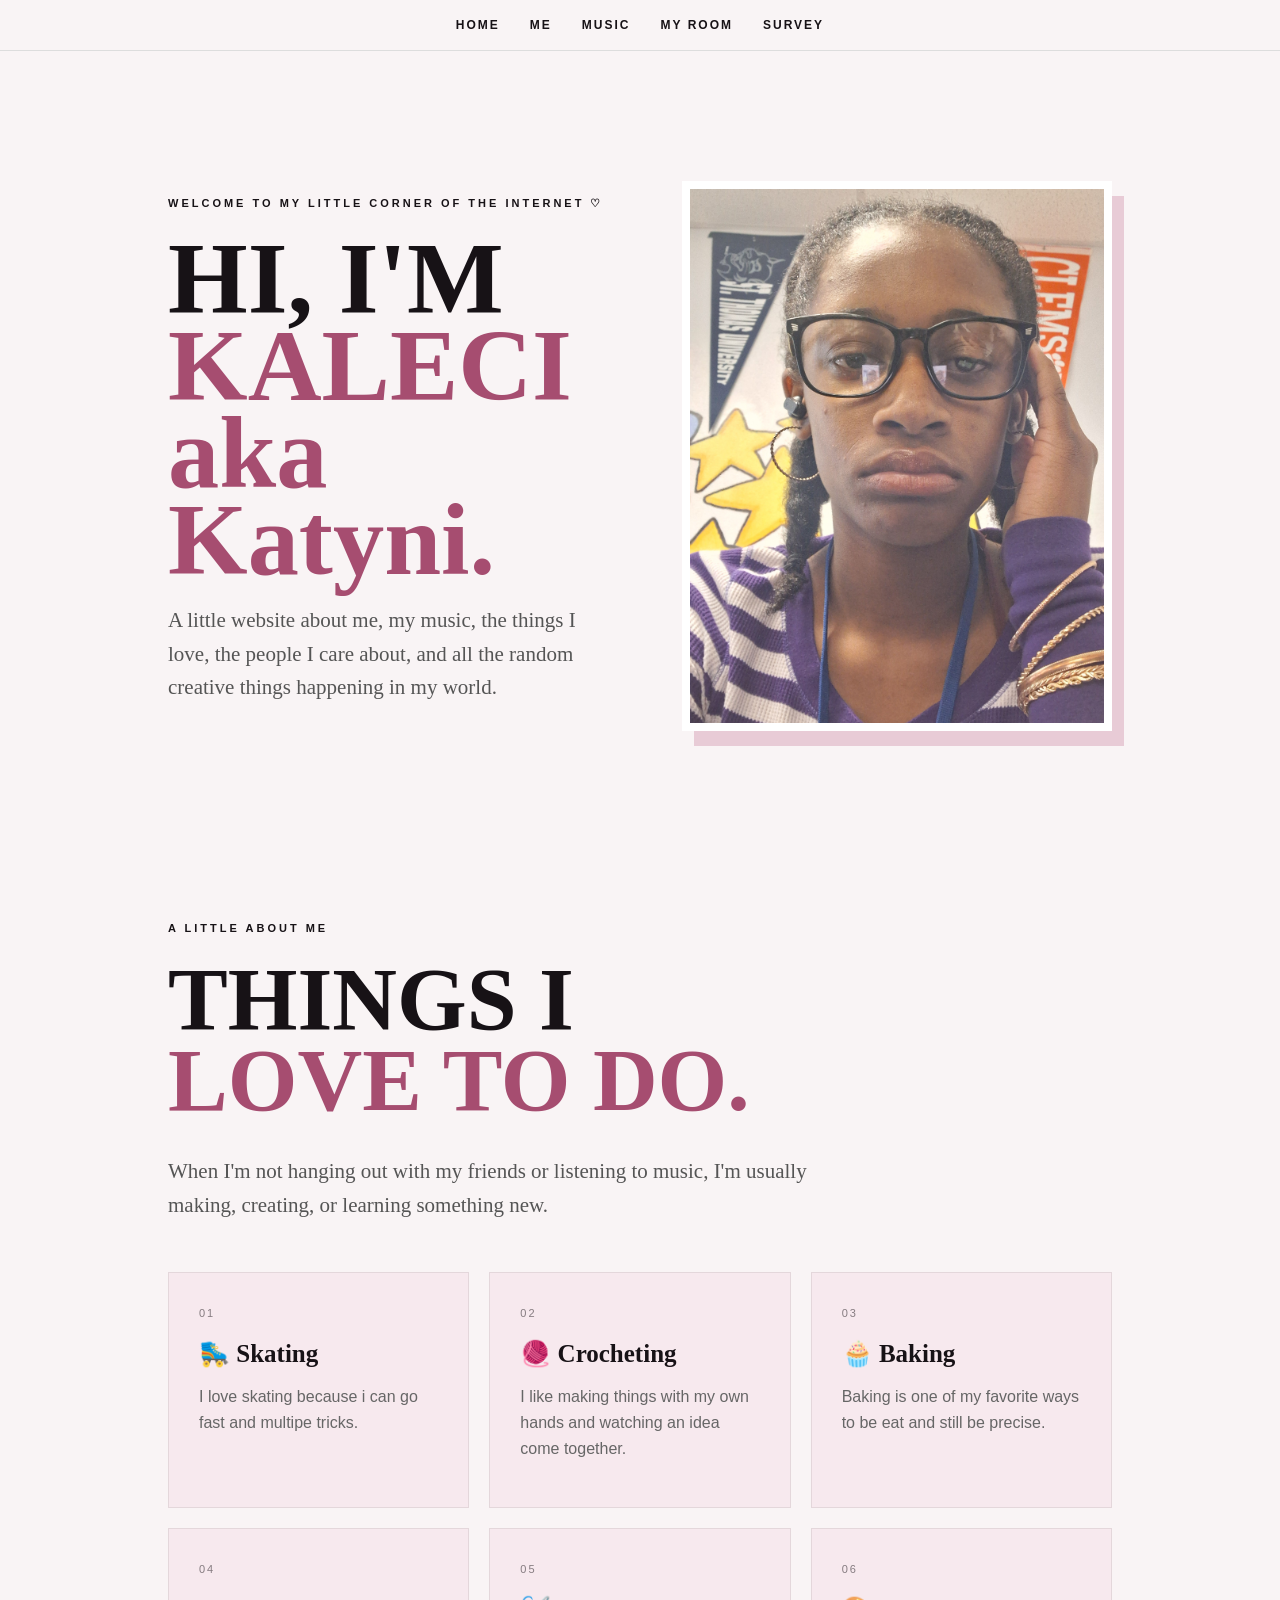
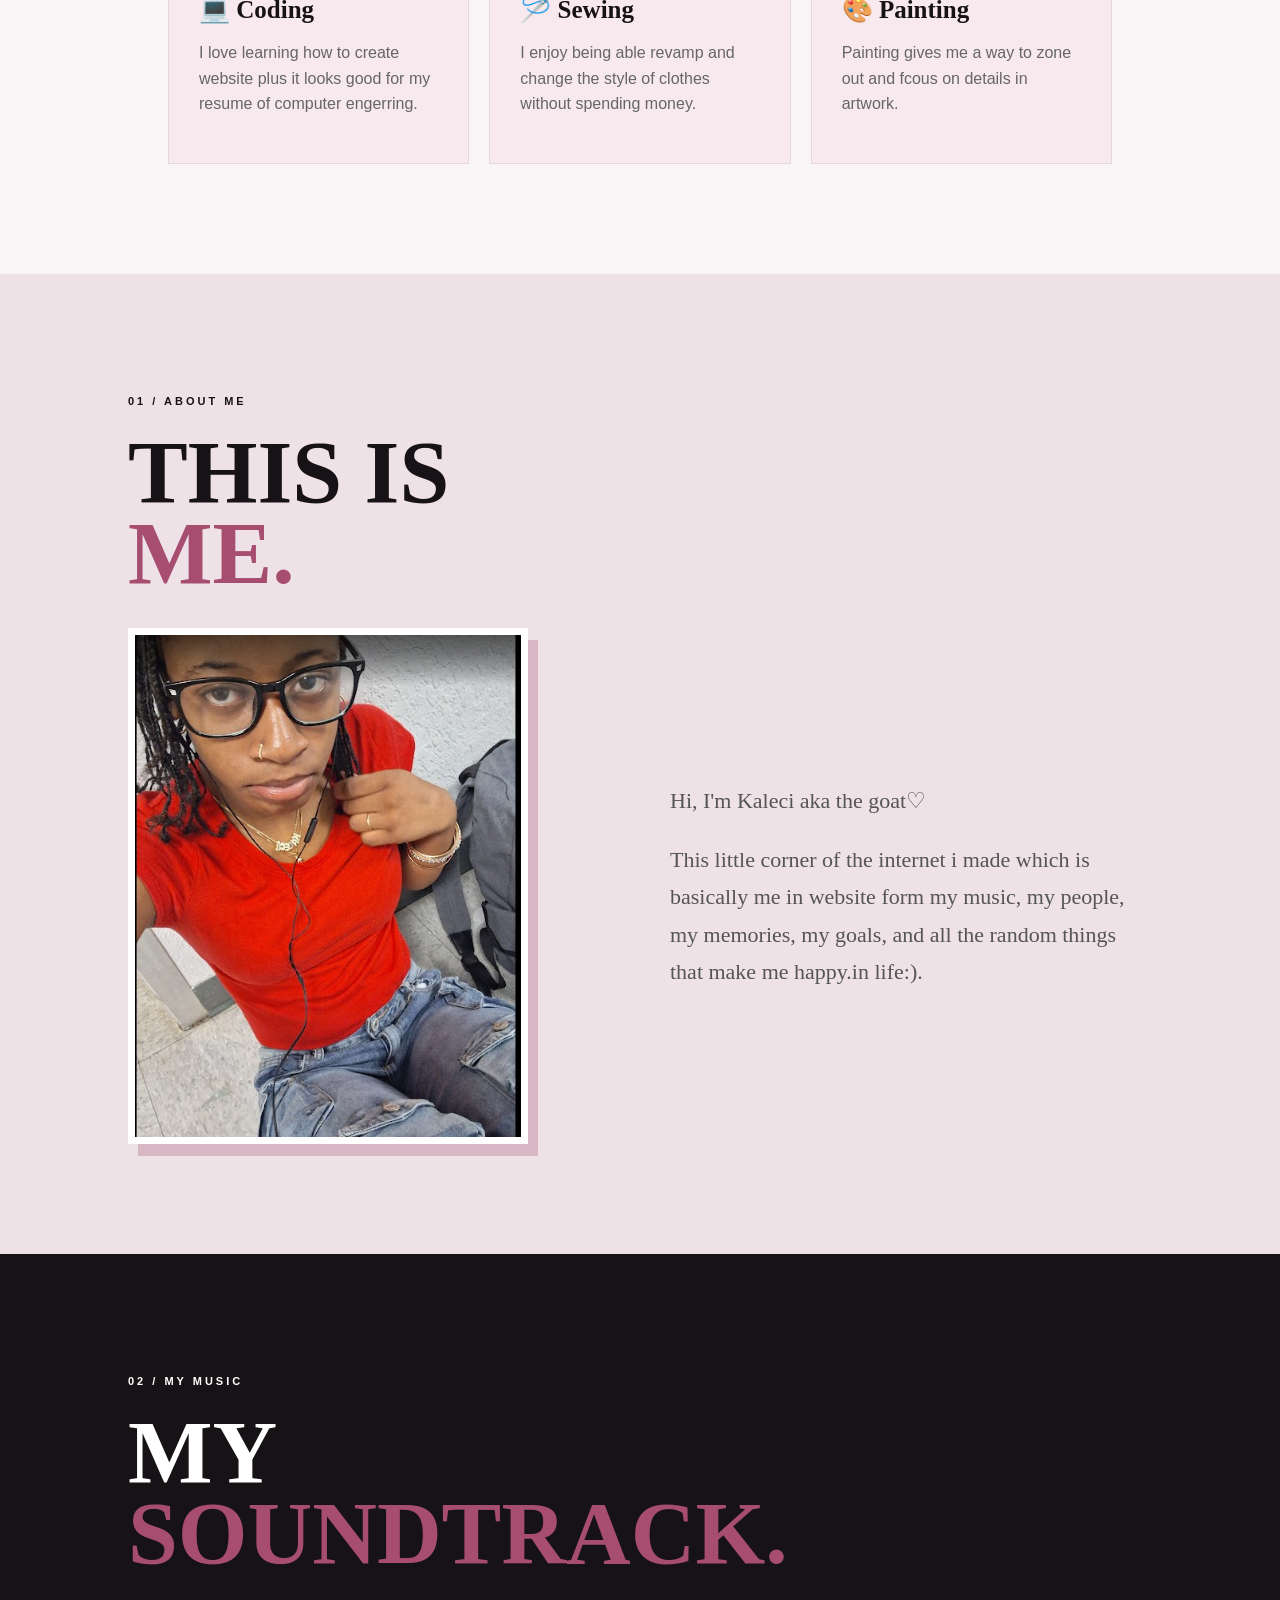
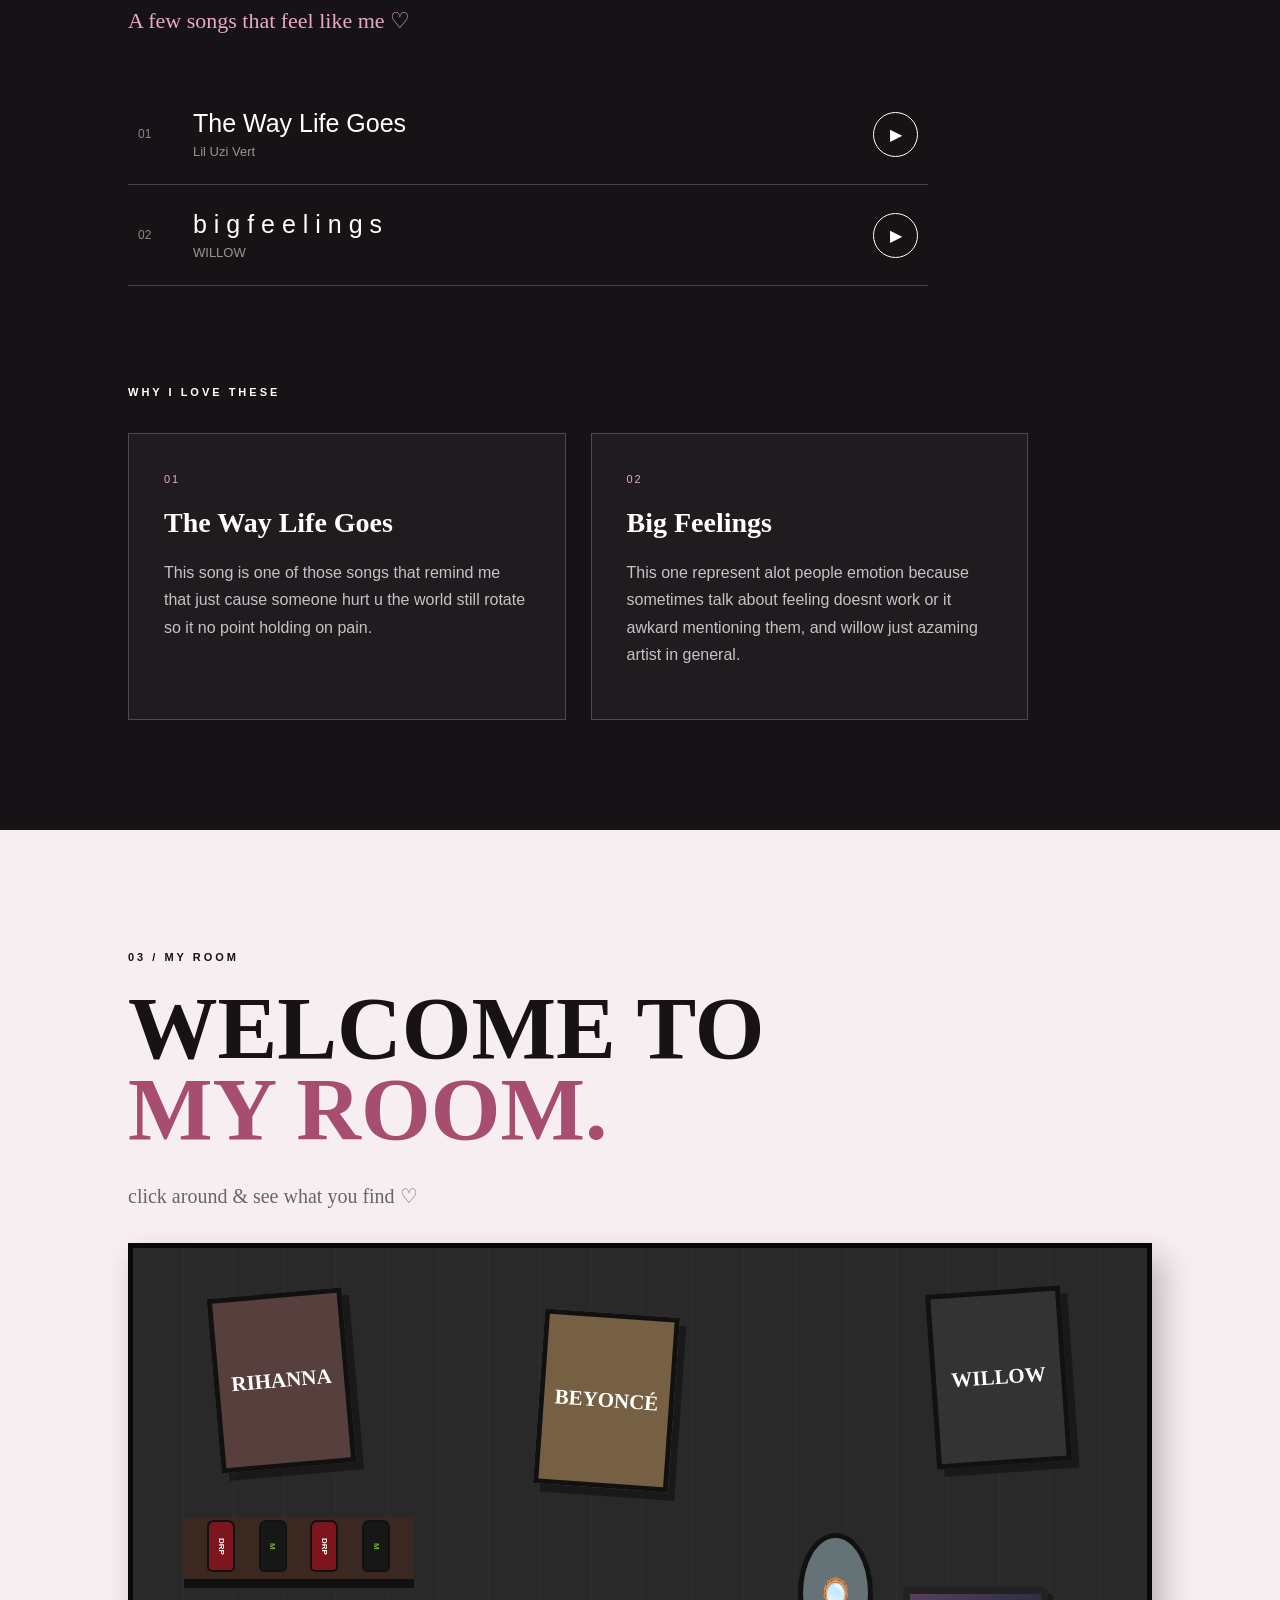
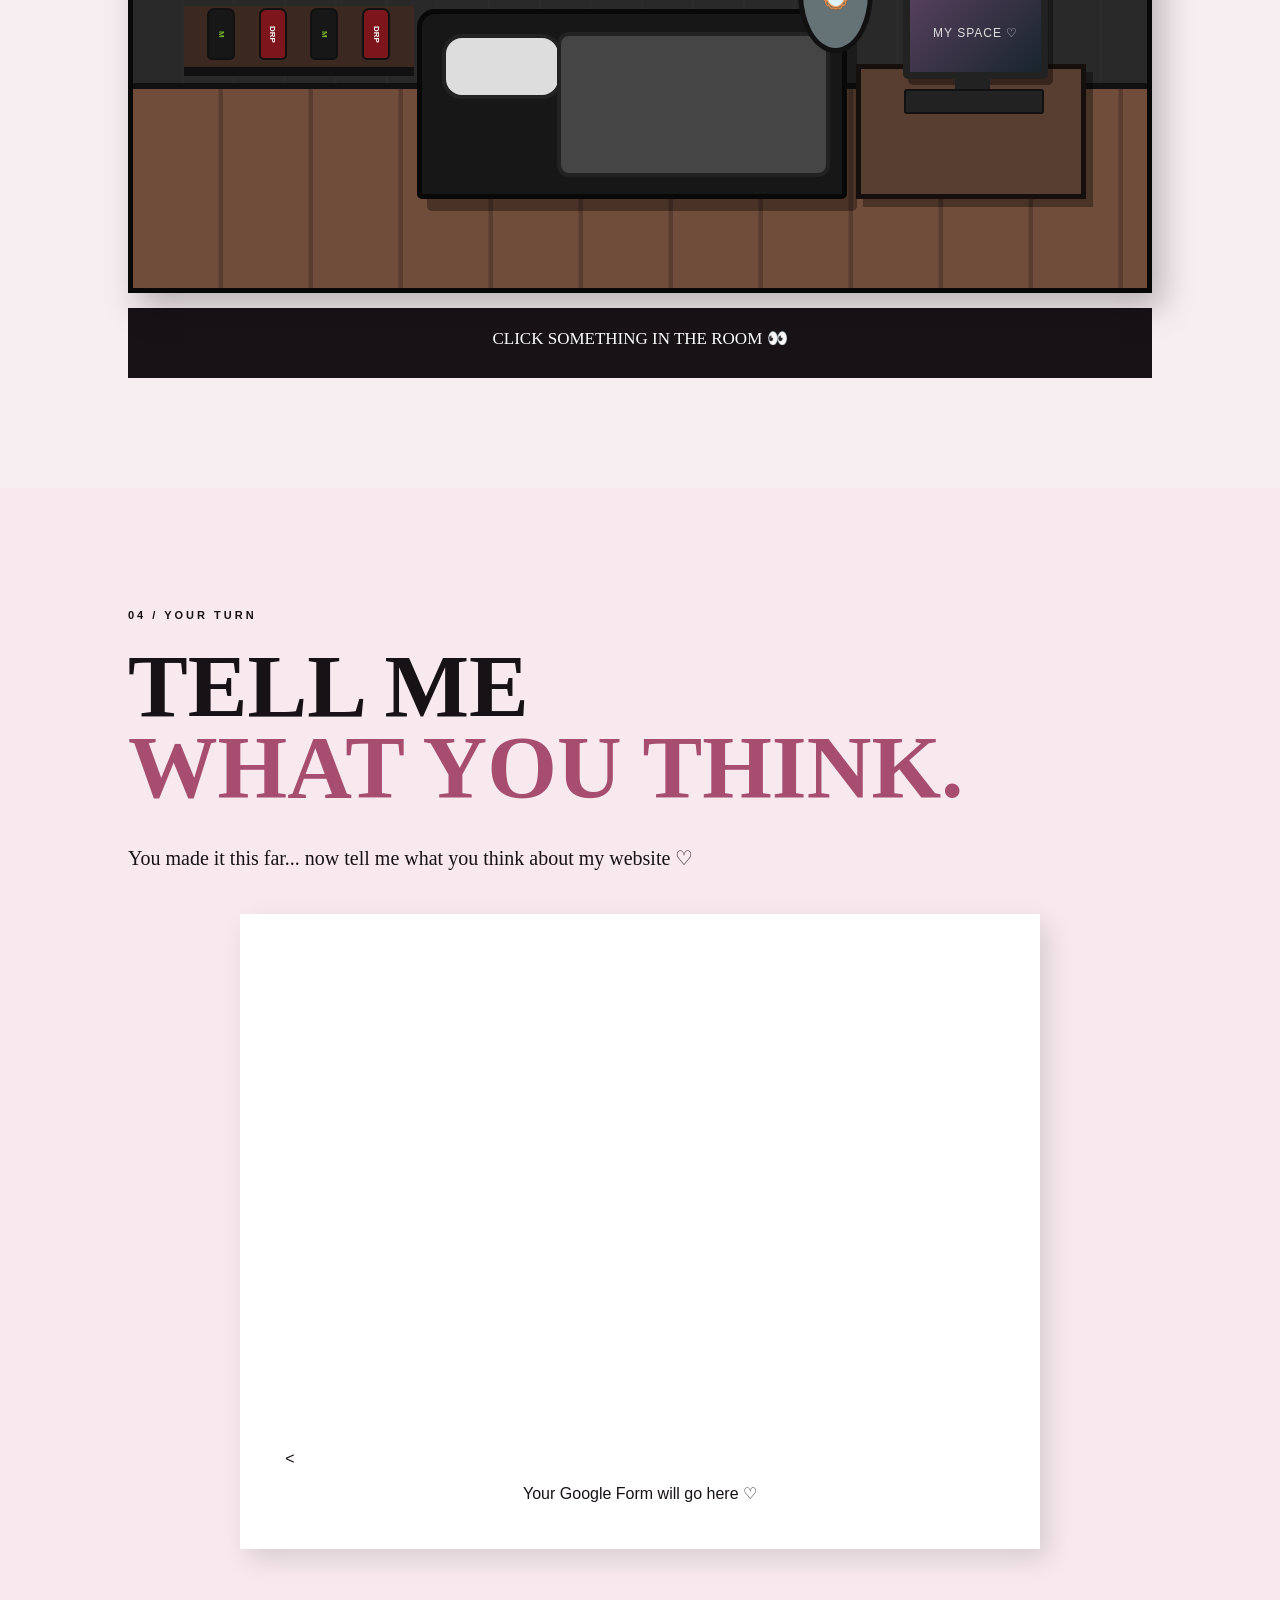
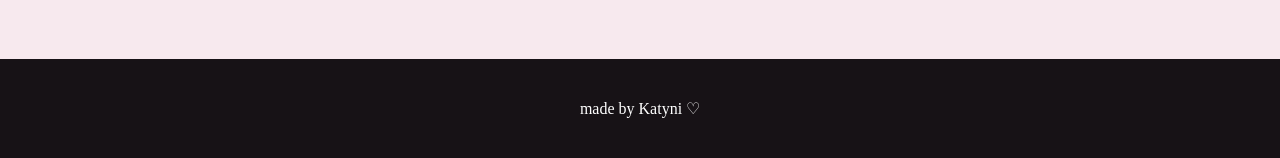
==== index.html @ 02fe312b "Add files via upload" ====
<!DOCTYPE html>
<html lang="en">

<head>
    <meta charset="UTF-8">
    <meta name="viewport" content="width=device-width, initial-scale=1.0">

    <title>Kaleci ♡</title>

    <link rel="stylesheet" href="style.css">
</head>

<body>

    <!-- =========================
         NAVIGATION
    ========================= -->

    <nav>
        <a href="#home">HOME</a>
        <a href="#me">ME</a>
        <a href="#music">MUSIC</a>
        <a href="#room">MY ROOM</a>
        <a href="#survey">SURVEY</a>
    </nav>


    <!-- =========================
         HOME
    ========================= -->

    <section id="home" class="section home">

        <div class="home-text">

            <p class="eyebrow">
                WELCOME TO MY LITTLE CORNER OF THE INTERNET ♡
            </p>

            <h1>
                HI, I'M<br>
                <span>KALECI aka Katyni.</span>
            </h1>

            <p>
                A little website about me, my music,
                the things I love, the people I care about,
                and all the random creative things
                happening in my world.
            </p>

        </div>

        <div class="home-image">
            <img
                src="images/me1.jpg"
                alt="Photo of Kaleci">
        </div>

    </section>


    <!-- =========================
         HOBBIES
    ========================= -->

    <section class="section hobbies-section">

        <p class="eyebrow">
            A LITTLE ABOUT ME
        </p>

        <h2>
            THINGS I<br>
            <span>LOVE TO DO.</span>
        </h2>

        <p class="hobby-intro">
            When I'm not hanging out with my friends
            or listening to music, I'm usually making,
            creating, or learning something new.
        </p>

        <div class="hobby-grid">

            <div class="hobby-card">
                <span>01</span>
                <h3>🛼 Skating</h3>
                <p>
                    I love skating because i can go fast and multipe tricks.
                </p>
            </div>

            <div class="hobby-card">
                <span>02</span>
                <h3>🧶 Crocheting</h3>
                <p>
                    I like making things with my own
                    hands and watching an idea come together.
                </p>
            </div>

            <div class="hobby-card">
                <span>03</span>
                <h3>🧁 Baking</h3>
                <p>
                    Baking is one of my favorite ways
                    to be eat and still be precise.
                </p>
            </div>

            <div class="hobby-card">
                <span>04</span>
                <h3>💻 Coding</h3>
                <p>
                    I love learning how to create website plus it looks good for my resume of computer engerring.
                </p>
            </div>

            <div class="hobby-card">
                <span>05</span>
                <h3>🪡 Sewing</h3>
                <p>
                    I enjoy being able revamp and change the style of clothes without spending money.
                </p>
            </div>

            <div class="hobby-card">
                <span>06</span>
                <h3>🎨 Painting</h3>
                <p>
                    Painting gives me a way to zone out and fcous on details in artwork.
                </p>
            </div>

        </div>

    </section>


    <!-- =========================
         ME
    ========================= -->

    <section id="me" class="section me-section">

        <div class="me-inner">

            <p class="eyebrow">
                01 / ABOUT ME
            </p>

            <h2>
                THIS IS<br>
                <span>ME.</span>
            </h2>

            <div class="me-grid">

                <img
                    src="images/me2.jpg"
                    alt="Photo of Kaleci"
                    class="me-photo">

                <div class="me-text">

                    <p>
                        Hi, I'm Kaleci aka the goat♡
                    </p>

                    <p>
                        This little corner of the internet i made which
                        is basically me in website form 
                        my music, my people, my memories,
                        my goals, and all the random things
                        that make me happy.in life:).
                    </p>

                </div>

            </div>

        </div>

    </section>


    <!-- =========================
         MUSIC
    ========================= -->

    <section id="music" class="section music-section">

        <div class="music-inner">

            <p class="eyebrow">
                02 / MY MUSIC
            </p>

            <h2>
                MY<br>
                <span>SOUNDTRACK.</span>
            </h2>

            <p class="music-intro">
                A few songs that feel like me ♡
            </p>


            <div class="song-list">

                <div class="song-card">

                    <div class="song-number">
                        01
                    </div>

                    <div class="song-info">

                        <p class="song-title">
                            The Way Life Goes
                        </p>

                        <p class="artist">
                            Lil Uzi Vert
                        </p>

                    </div>

                    <a
                        href="https://open.spotify.com/track/5nmpCXojzwDA4KlWm1MrpE"
                        target="_blank"
                        class="play-button">

                        ▶

                    </a>

                </div>


                <div class="song-card">

                    <div class="song-number">
                        02
                    </div>

                    <div class="song-info">

                        <p class="song-title">
                            b i g f e e l i n g s
                        </p>

                        <p class="artist">
                            WILLOW
                        </p>

                    </div>

                    <a
                        href="https://open.spotify.com/track/1sjWpZDKURy4UrAvrHf7ej"
                        target="_blank"
                        class="play-button">

                        ▶

                    </a>

                </div>

            </div>


            <div class="why-music">

                <p class="eyebrow">
                    WHY I LOVE THESE
                </p>

                <div class="music-reasons">

                    <div class="reason-card">

                        <span>01</span>

                        <h3>
                            The Way Life Goes
                        </h3>

                        <p>
                            This song is one of those songs that remind me that
                            just cause someone hurt u the world still rotate so it 
                            no point holding on pain.
                        </p>

                    </div>


                    <div class="reason-card">

                        <span>02</span>

                        <h3>
                            Big Feelings
                        </h3>

                        <p>
                            This one represent alot people emotion because sometimes
                            talk about feeling doesnt work or it awkard mentioning them, and 
                            willow just azaming artist in general.

                    </div>

                </div>

            </div>

        </div>

    </section>


    <!-- =====================================================
         MY ROOM / 2000s GAME
    ===================================================== -->

    <section id="room" class="section my-room">

        <div class="room-inner">

            <p class="eyebrow">
                03 / MY ROOM
            </p>

            <h2>
                WELCOME TO<br>
                <span>MY ROOM.</span>
            </h2>

            <p class="room-intro">
                click around & see what you find ♡
            </p>


            <div class="room-game">

                <div class="bedroom">

                    <!-- WALL -->
                    <div class="bedroom-wall"></div>

                    <!-- FLOOR -->
                    <div class="bedroom-floor"></div>


                    <!-- =========================
                         POSTERS
                    ========================= -->

                    <button
                        class="room-poster poster-rihanna"
                        onclick="roomMessage('RIHANNA ♡ One of the artists on my wall.')">

                        RIHANNA

                    </button>


                    <button
                        class="room-poster poster-beyonce"
                        onclick="roomMessage('BEYONCÉ ♡ Another icon on my wall.')">

                        BEYONCÉ

                    </button>


                    <button
                        class="room-poster poster-willow"
                        onclick="roomMessage('WILLOW ♡ Her music is definitely part of my soundtrack.')">

                        WILLOW

                    </button>


                    <!-- =========================
                         CAN SHELVES
                    ========================= -->

                    <div class="can-shelves">

                        <div class="can-shelf">

                            <button
                                class="drink-can drpepper-can"
                                onclick="roomMessage('DR PEPPER 🥤 One of the cans in my collection.')">

                                DRP

                            </button>

                            <button
                                class="drink-can monster-can"
                                onclick="roomMessage('MONSTER ⚡ Another one for the collection.')">

                                M

                            </button>

                            <button
                                class="drink-can drpepper-can"
                                onclick="roomMessage('DR PEPPER 🥤 You found another one!')">

                                DRP

                            </button>

                            <button
                                class="drink-can monster-can"
                                onclick="roomMessage('MONSTER ⚡ Energy drink shelf.')">

                                M

                            </button>

                        </div>


                        <div class="can-shelf">

                            <button
                                class="drink-can monster-can"
                                onclick="roomMessage('MONSTER ⚡ Shelf number two.')">

                                M

                            </button>

                            <button
                                class="drink-can drpepper-can"
                                onclick="roomMessage('DR PEPPER 🥤 Another one!')">

                                DRP

                            </button>

                            <button
                                class="drink-can monster-can"
                                onclick="roomMessage('MONSTER ⚡ More cans!')">

                                M

                            </button>

                            <button
                                class="drink-can drpepper-can"
                                onclick="roomMessage('DR PEPPER 🥤 You found another one.')">

                                DRP

                            </button>

                        </div>

                    </div>


                    <!-- =========================
                         BED
                    ========================= -->

                    <button
                        class="room-bed"
                        onclick="roomMessage('MY BED 🖤 Just a regular blanket and a comfy place to chill.')">

                        <div class="room-pillow"></div>

                        <div class="regular-bed-blanket"></div>

                    </button>


                    <!-- =========================
                         DESK + COMPUTER
                    ========================= -->

                    <div class="room-desk">

                        <button
                            class="room-computer"
                            onclick="openRoomComputer()">

                            <div class="computer-screen">
                                MY SPACE ♡
                            </div>

                            <div class="computer-stand"></div>

                        </button>

                        <div class="computer-keyboard"></div>

                    </div>


                    <!-- MIRROR -->

                    <button
                        class="room-mirror"
                        onclick="roomMessage('MIRROR CHECK ✨ You found another part of my room!')">

                        🪞

                    </button>

                </div>


                <div
                    id="roomMessage"
                    class="room-message">

                    CLICK SOMETHING IN THE ROOM 👀

                </div>

            </div>

        </div>

    </section>


    <!-- =====================================================
         MYSPACE COMPUTER POPUP
    ===================================================== -->

    <div
        id="roomComputerPopup"
        class="room-computer-popup">

        <div class="myspace-page">

            <!-- TOP BAR -->

            <div class="myspace-topbar">

                <span>
                    ✦ K A L E C I ' S &nbsp; P R O F I L E ✦
                </span>

                <button
                    onclick="closeRoomComputer()"
                    class="myspace-close">

                    X

                </button>

            </div>


            <!-- NAVIGATION -->

            <div class="myspace-nav">

                HOME
                &nbsp; | &nbsp;
                PROFILE
                &nbsp; | &nbsp;
                OUTFITS
                &nbsp; | &nbsp;
                MUSIC
                &nbsp; | &nbsp;
                BLOG

            </div>


            <!-- PROFILE -->

            <div class="myspace-content">

                <h2 class="myspace-name">
                    Kaleci ♡
                </h2>

                <p class="myspace-online">
                    online now • welcome to my page!
                </p>


                <div class="myspace-grid">


                    <!-- LEFT -->

                    <div>

                        <img
                            src="images/me3.jpg"
                            alt="Photo of Kaleci"
                            class="myspace-photo">


                        <div class="myspace-box">

                            <h3>
                                ABOUT ME
                            </h3>

                            <p>
                                hiiii ♡ this is my little
                                2000s-style profile.

                                I love music, creating things,
                                coding, skating, baking,
                                sewing, painting and spending
                                time with my people.
                            </p>

                        </div>

                    </div>


                    <!-- RIGHT -->

                    <div>


                        <div class="myspace-box">

                            <h3>
                                MY MOOD
                            </h3>

                            <p>
                                ♪ listening to music +
                                making something new ♪
                            </p>

                        </div>


                        <!-- TOP OUTFITS -->

                        <div class="myspace-box">

                            <h3>
                                TOP OUTFITS
                            </h3>

                            <div class="outfit-grid">


                                <div class="outfit-card">

                                    <img
                                        src="images/outfit1.jpg"
                                        alt="Outfit 1">

                                    <span>
                                        01
                                    </span>

                                </div>


                                <div class="outfit-card">

                                    <img
                                        src="images/outfit2.jpg"
                                        alt="Outfit 2">

                                    <span>
                                        02
                                    </span>

                                </div>


                                <div class="outfit-card">

                                    <img
                                        src="images/outfit3.jpg"
                                        alt="Outfit 3">

                                    <span>
                                        03
                                    </span>

                                </div>


                                <div class="outfit-card">

                                    <img
                                        src="images/outfit4.jpg"
                                        alt="Outfit 4">

                                    <span>
                                        04
                                    </span>

                                </div>


                            </div>

                        </div>


                        <!-- FAVORITES -->

                        <div class="myspace-box">

                            <h3>
                                MY FAVORITES
                            </h3>

                            <p>
                                Music • my people •
                                creative projects •
                                my room • making websites •
                                collecting memories
                            </p>

                        </div>


                        <!-- BLOG -->

                        <div class="myspace-box">

                            <h3>
                                RECENT BLOG
                            </h3>

                            <p>
                                "Welcome to my room!!
                                Click around because there
                                are little secrets everywhere ♡"
                            </p>

                        </div>

                    </div>

                </div>

            </div>


            <div class="myspace-footer">
                this page is part of Kaleci's 2000s bedroom game ♡
            </div>

        </div>

    </div>


    <!-- =========================
         SURVEY
    ========================= -->

    <section id="survey" class="section survey-section">

        <div class="survey-inner">

            <p class="eyebrow">
                04 / YOUR TURN
            </p>

            <h2>
                TELL ME<br>
                <span>WHAT YOU THINK.</span>
            </h2>

            <p class="survey-intro">
                You made it this far...
                now tell me what you think
                about my website ♡
            </p>


            <div class="survey-box">

                <<iframe src="https://docs.google.com/forms/d/e/1FAIpQLSdptu9XjfrG44m8Hha9HPX4TdSrRn-py2E4ddKjdOde-EquAg/viewform?embedded=true" width="700" height="520" frameborder="0" marginheight="0" marginwidth="0">Loading…</iframe>

                <p>
                    Your Google Form will go here ♡
                </p>

            </div>

        </div>

    </section>


    <!-- FOOTER -->

    <footer>
        made by Katyni ♡
    </footer>


    <script src="script.js"></script>

</body>
</html>
---- style.css ----
* {
    box-sizing: border-box;
    scroll-behavior: smooth;
}

body {
    margin: 0;
    background: #f9f4f5;
    color: #171216;
    font-family: Arial, Helvetica, sans-serif;
}


/* =========================
   NAVIGATION
========================= */

nav {
    position: sticky;
    top: 0;
    z-index: 100;

    display: flex;
    justify-content: center;
    gap: 30px;

    padding: 18px;

    background: rgba(249,244,245,.96);
    border-bottom: 1px solid #ddd;
}

nav a {
    color: #171216;
    text-decoration: none;

    font-size: 12px;
    font-weight: bold;
    letter-spacing: 2px;

    transition: .2s;
}

nav a:hover {
    color: #a64d70;
}


/* =========================
   GENERAL
========================= */

.section {
    padding: 110px 10%;
    max-width: 1200px;
    margin: auto;
}

.eyebrow {
    font-size: 11px;
    letter-spacing: 3px;
    font-weight: bold;
    margin-bottom: 25px;
}

h1,
h2 {
    font-family: Georgia, serif;
}

h2 {
    font-size: clamp(45px, 7vw, 90px);
    line-height: .9;
    margin: 0 0 35px;
}

h2 span {
    color: #a64d70;
}


/* =========================
   HOME
========================= */

.home {
    min-height: 90vh;

    display: grid;
    grid-template-columns: 1fr 1fr;

    gap: 60px;
    align-items: center;
}

.home h1 {
    font-size: clamp(55px, 8vw, 110px);
    line-height: .85;
    margin: 0;
}

.home h1 span {
    color: #a64d70;
}

.home-text p:not(.eyebrow) {
    max-width: 550px;

    font-family: Georgia, serif;
    font-size: 21px;
    line-height: 1.6;

    color: #555;
}

.home-image img {
    width: 100%;
    max-width: 430px;
    height: 550px;

    object-fit: cover;

    display: block;
    margin-left: auto;

    border: 8px solid white;

    box-shadow:
        12px 15px 0 #e8cbd6;
}


/* =========================
   HOBBIES
========================= */

.hobbies-section {
    padding-top: 50px;
}

.hobby-intro {
    max-width: 650px;

    font-family: Georgia, serif;
    font-size: 21px;
    line-height: 1.6;

    margin: 25px 0 50px;

    color: #555;
}

.hobby-grid {
    display: grid;
    grid-template-columns: repeat(3, 1fr);

    gap: 20px;
}

.hobby-card {
    padding: 30px;
    min-height: 180px;

    background: #f7e9ee;

    border: 1px solid rgba(0,0,0,.08);

    transition: .3s;
}

.hobby-card:hover {
    transform:
        translateY(-8px)
        rotate(-1deg);

    box-shadow:
        8px 12px 25px rgba(0,0,0,.12);
}

.hobby-card span {
    font-size: 11px;
    letter-spacing: 2px;
    opacity: .5;
}

.hobby-card h3 {
    font-family: Georgia, serif;
    font-size: 25px;

    margin: 18px 0 12px;
}

.hobby-card p {
    line-height: 1.6;
    color: #666;
}


/* =========================
   ME
========================= */

.me-section {
    max-width: none;
    background: #eee2e6;
}

.me-inner {
    max-width: 1200px;
    margin: auto;
}

.me-grid {
    display: grid;
    grid-template-columns: 1fr 1fr;

    gap: 60px;

    align-items: center;
}

.me-photo {
    width: 100%;
    max-width: 400px;

    display: block;

    border: 7px solid white;

    box-shadow:
        10px 12px 0 #d6b7c3;
}

.me-text {
    font-family: Georgia, serif;

    font-size: 22px;
    line-height: 1.7;

    color: #555;
}


/* =========================
   MUSIC
========================= */

.music-section {
    max-width: none;

    background: #171216;
    color: white;
}

.music-inner {
    max-width: 1200px;
    margin: auto;
}

.music-section .eyebrow {
    color: white;
}

.music-intro {
    font-family: Georgia, serif;

    font-size: 22px;

    margin-bottom: 50px;

    color: #e8a9c2;
}

.song-list {
    max-width: 800px;
}

.song-card {
    display: flex;
    align-items: center;

    gap: 25px;

    padding: 25px 10px;

    border-bottom:
        1px solid rgba(255,255,255,.2);

    transition: .2s;
}

.song-card:hover {
    padding-left: 20px;
}

.song-number {
    font-size: 12px;
    opacity: .5;
    width: 30px;
}

.song-info {
    flex: 1;
}

.song-title {
    font-size: 25px;
    margin: 0 0 6px;
}

.artist {
    font-size: 13px;
    opacity: .55;
    margin: 0;
}

.play-button {
    width: 45px;
    height: 45px;

    border-radius: 50%;

    border: 1px solid white;

    background: transparent;

    color: white;

    display: flex;
    align-items: center;
    justify-content: center;

    text-decoration: none;

    transition: .2s;
}

.play-button:hover {
    background: white;
    color: #171216;
    transform: scale(1.1);
}

.why-music {
    margin-top: 100px;
    max-width: 900px;
}

.music-reasons {
    display: grid;
    grid-template-columns: 1fr 1fr;

    gap: 25px;

    margin-top: 35px;
}

.reason-card {
    padding: 35px;

    border:
        1px solid rgba(255,255,255,.2);

    background:
        rgba(255,255,255,.04);

    transition: .3s;
}

.reason-card:hover {
    transform: translateY(-6px);

    background:
        rgba(255,255,255,.08);
}

.reason-card span {
    font-size: 11px;
    letter-spacing: 2px;

    color: #e8a9c2;
}

.reason-card h3 {
    font-family: Georgia, serif;

    font-size: 28px;

    margin: 20px 0;
}

.reason-card p {
    line-height: 1.7;

    color: #c9c1c5;
}


/* =====================================================
   MY ROOM
===================================================== */

.my-room {
    max-width: none;

    background: #f7eef1;
}

.room-inner {
    max-width: 1200px;
    margin: auto;
}

.room-intro {
    font-family: Georgia, serif;

    font-size: 20px;

    color: #666;

    margin-bottom: 35px;
}

.room-game {
    width: 100%;
}

.bedroom {
    position: relative;

    width: 100%;
    height: 650px;

    overflow: hidden;

    border: 5px solid #080808;

    box-shadow:
        10px 15px 30px rgba(0,0,0,.25);
}


/* WALL */

.bedroom-wall {
    position: absolute;

    inset: 0 0 32% 0;

    background:
        repeating-linear-gradient(
            90deg,
            #292929 0 48px,
            #2c2c2c 49px 51px
        );
}


/* HARDWOOD FLOOR */

.bedroom-floor {
    position: absolute;

    left: 0;
    right: 0;
    bottom: 0;

    height: 32%;

    background:
        repeating-linear-gradient(
            90deg,
            #704d3b 0 85px,
            #593c30 86px 90px
        );

    border-top: 6px solid #111;
}


/* =========================
   POSTERS
========================= */

.room-poster {
    position: absolute;

    width: 135px;
    height: 175px;

    border: 5px solid #111;

    color: white;

    font-family: Georgia, serif;

    font-size: 21px;

    font-weight: bold;

    cursor: pointer;

    display: flex;

    align-items: center;
    justify-content: center;

    text-align: center;

    box-shadow:
        7px 8px 0 rgba(0,0,0,.4);

    transition: .2s;

    z-index: 4;
}

.room-poster:hover {
    transform:
        scale(1.07)
        rotate(0deg);
}

.poster-rihanna {
    left: 8%;
    top: 45px;

    background: #563f3c;

    transform: rotate(-5deg);
}

.poster-beyonce {
    left: 40%;
    top: 65px;

    background: #756043;

    transform: rotate(4deg);
}

.poster-willow {
    right: 8%;
    top: 42px;

    background: #333;

    transform: rotate(-4deg);
}


/* =========================
   SHELVES
========================= */

.can-shelves {
    position: absolute;

    left: 5%;
    top: 270px;

    width: 230px;

    z-index: 5;
}

.can-shelf {
    height: 70px;

    margin-bottom: 18px;

    background: #3b2821;

    border-bottom: 9px solid #111;

    display: flex;

    align-items: flex-end;
    justify-content: space-evenly;

    padding-bottom: 7px;
}


/* CANS */

.drink-can {
    width: 28px;
    height: 52px;

    border-radius:
        7px 7px 5px 5px;

    border: 2px solid #111;

    color: white;

    font-size: 8px;

    font-weight: bold;

    writing-mode: vertical-rl;

    cursor: pointer;

    transition: .2s;
}

.drink-can:hover {
    transform:
        translateY(-9px)
        rotate(4deg);
}

.drpepper-can {
    background: #7d151c;
}

.monster-can {
    background: #171717;

    color: #78b82a;
}


/* =========================
   BED
========================= */

.room-bed {
    position: absolute;

    left: 28%;
    bottom: 14%;

    width: 430px;
    height: 190px;

    background: #171717;

    border: 5px solid #080808;

    border-radius:
        18px 18px 5px 5px;

    cursor: pointer;

    box-shadow:
        10px 12px 0 rgba(0,0,0,.35);

    z-index: 3;
}

.room-pillow {
    position: absolute;

    left: 20px;
    top: 20px;

    width: 120px;
    height: 65px;

    background: #ddd;

    border: 4px solid #222;

    border-radius: 20px;
}

.regular-bed-blanket {
    position: absolute;

    right: 12px;
    top: 18px;

    width: 65%;
    height: 145px;

    background: #454545;

    border: 4px solid #222;

    border-radius: 12px;
}


/* =========================
   DESK
========================= */

.room-desk {
    position: absolute;

    right: 6%;
    bottom: 14%;

    width: 230px;
    height: 135px;

    background: #583d31;

    border: 5px solid #15100e;

    z-index: 5;

    box-shadow:
        7px 8px 0 rgba(0,0,0,.35);
}


/* COMPUTER */

.room-computer {
    position: absolute;

    left: 42px;
    top: -82px;

    width: 145px;
    height: 92px;

    padding: 0;

    background: #111;

    border: 7px solid #222;

    border-radius: 5px;

    cursor: pointer;

    box-shadow:
        5px 6px 0 rgba(0,0,0,.4);

    transition: .2s;
}

.room-computer:hover {
    transform: scale(1.05);
}

.computer-screen {
    width: 100%;
    height: 100%;

    display: flex;

    align-items: center;
    justify-content: center;

    color: #ddd;

    font-size: 12px;

    letter-spacing: 1px;

    background:
        linear-gradient(
            135deg,
            #57405e,
            #18252d
        );
}

.computer-stand {
    position: absolute;

    left: 45px;
    top: 85px;

    width: 35px;
    height: 22px;

    background: #222;
}

.computer-keyboard {
    position: absolute;

    left: 43px;
    top: 20px;

    width: 140px;
    height: 25px;

    background: #222;

    border: 2px solid #111;

    border-radius: 3px;
}


/* =========================
   MIRROR
========================= */

.room-mirror {
    position: absolute;

    right: 27%;
    top: 285px;

    width: 75px;
    height: 120px;

    border: 5px solid #111;

    border-radius: 50%;

    background: #657276;

    font-size: 30px;

    cursor: pointer;

    z-index: 5;

    transition: .2s;
}

.room-mirror:hover {
    transform: scale(1.08);
}


/* =========================
   ROOM MESSAGE
========================= */

.room-message {
    margin-top: 15px;

    min-height: 70px;

    padding: 20px;

    background: #171216;

    color: white;

    text-align: center;

    font-family: Georgia, serif;

    font-size: 17px;
}


/* =====================================================
   MYSPACE POPUP
===================================================== */

.room-computer-popup {
    position: fixed;

    inset: 0;

    z-index: 200;

    display: none;

    align-items: center;
    justify-content: center;

    padding: 20px;

    background:
        rgba(0,0,0,.78);
}

.room-computer-popup.open {
    display: flex;
}

.myspace-page {
    width: min(850px, 95vw);

    max-height: 90vh;

    overflow-y: auto;

    background: #f7f7f7;

    color: #222;

    border: 4px solid #222;

    box-shadow:
        12px 14px 0 rgba(0,0,0,.45);

    font-family:
        Arial,
        Helvetica,
        sans-serif;
}

.myspace-topbar {
    background: #222;

    color: white;

    padding: 9px 12px;

    display: flex;

    justify-content: space-between;

    align-items: center;

    font-size: 13px;

    font-weight: bold;
}

.myspace-close {
    width: 28px;
    height: 28px;

    border: 0;

    background: #777;

    color: white;

    cursor: pointer;

    font-weight: bold;
}

.myspace-close:hover {
    background: #999;
}

.myspace-nav {
    background: #eee;

    border-bottom:
        2px solid #aaa;

    padding: 8px 12px;

    color: #333;

    font-size: 11px;
}

.myspace-content {
    padding: 22px;

    background: #f7f7f7;
}

.myspace-name {
    margin: 0 0 5px;

    color: #3e245a;

    font-family: Georgia, serif;

    font-size: 32px;
}

.myspace-online {
    color: #777;

    font-size: 12px;

    margin:
        0 0 20px;
}

.myspace-grid {
    display: grid;

    grid-template-columns:
        230px 1fr;

    gap: 22px;
}

.myspace-photo {
    width: 100%;

    height: 300px;

    object-fit: contain;

    background: #ddd;

    display: block;

    border:
        6px solid white;

    box-shadow:
        0 2px 7px rgba(0,0,0,.3);
}

.myspace-box {
    background: white;

    border:
        1px solid #aaa;

    margin-bottom: 15px;

    color: #222;
}

.myspace-box h3 {
    margin: 0;

    padding: 8px 10px;

    background: #ddd;

    color: #3e245a;

    font-size: 14px;
}

.myspace-box p {
    margin: 0;

    padding: 10px;

    color: #222;

    line-height: 1.5;

    font-size: 13px;
}


/* TOP OUTFITS */

.outfit-grid {
    display: grid;

    grid-template-columns:
        1fr 1fr;

    gap: 10px;

    padding: 10px;
}

.outfit-card {
    position: relative;

    height: 130px;

    overflow: hidden;

    background: #ddd;

    border:
        2px solid white;
}

.outfit-card img {
    width: 100%;

    height: 100%;

    object-fit: cover;

    display: block;
}

.outfit-card span {
    position: absolute;

    left: 5px;
    bottom: 5px;

    padding:
        3px 6px;

    background:
        rgba(0,0,0,.7);

    color: white;

    font-size: 9px;
}

.myspace-footer {
    padding: 12px;

    background: #eee;

    border-top:
        1px solid #aaa;

    text-align: center;

    color: #555;

    font-size: 11px;
}


/* =========================
   SURVEY
========================= */

.survey-section {
    max-width: none;

    background: #f7e9ee;
}

.survey-inner {
    max-width: 1200px;
    margin: auto;
}

.survey-intro {
    font-family: Georgia, serif;

    font-size: 20px;

    max-width: 600px;

    line-height: 1.6;

    margin-bottom: 40px;
}

.survey-box {
    max-width: 800px;

    margin: 0 auto;

    background: white;

    padding: 30px;

    text-align: center;

    box-shadow:
        8px 10px 25px rgba(0,0,0,.12);
}


/* =========================
   FOOTER
========================= */

footer {
    padding: 40px;

    text-align: center;

    background: #171216;

    color: white;

    font-family: Georgia, serif;
}


/* =========================
   MOBILE
========================= */

@media (max-width: 750px) {

    nav {
        gap: 12px;
        flex-wrap: wrap;
    }

    nav a {
        font-size: 9px;
        letter-spacing: 1px;
    }

    .section {
        padding: 80px 6%;
    }

    .home {
        grid-template-columns: 1fr;
    }

    .home-image img {
        margin: 0 auto;
        height: 450px;
    }

    .hobby-grid {
        grid-template-columns: 1fr;
    }

    .me-grid {
        grid-template-columns: 1fr;
    }

    .music-reasons {
        grid-template-columns: 1fr;
    }

    .bedroom {
        height: 700px;
    }

    .room-poster {
        width: 80px;
        height: 110px;
        font-size: 12px;
    }

    .can-shelves {
        left: 3%;
        width: 150px;
    }

    .room-bed {
        left: 4%;
        width: 58%;
        height: 150px;
    }

    .regular-bed-blanket {
        height: 110px;
    }

    .room-desk {
        right: 3%;
        width: 28%;
        height: 90px;
    }

    .room-computer {
        left: 15px;
        top: -65px;

        width: 110px;
        height: 70px;
    }

    .computer-stand {
        display: none;
    }

    .computer-keyboard {
        left: 15px;
        width: 110px;
    }

    .room-mirror {
        display: none;
    }

    .myspace-grid {
        grid-template-columns: 1fr;
    }

    .myspace-photo {
        max-width: 230px;
    }

}


/* =========================
   REDUCED MOTION
========================= */

@media (prefers-reduced-motion: reduce) {

    .room-poster,
    .drink-can,
    .room-computer,
    .room-mirror,
    .hobby-card {
        transition: none;
    }

    * {
        scroll-behavior: auto;
    }

}
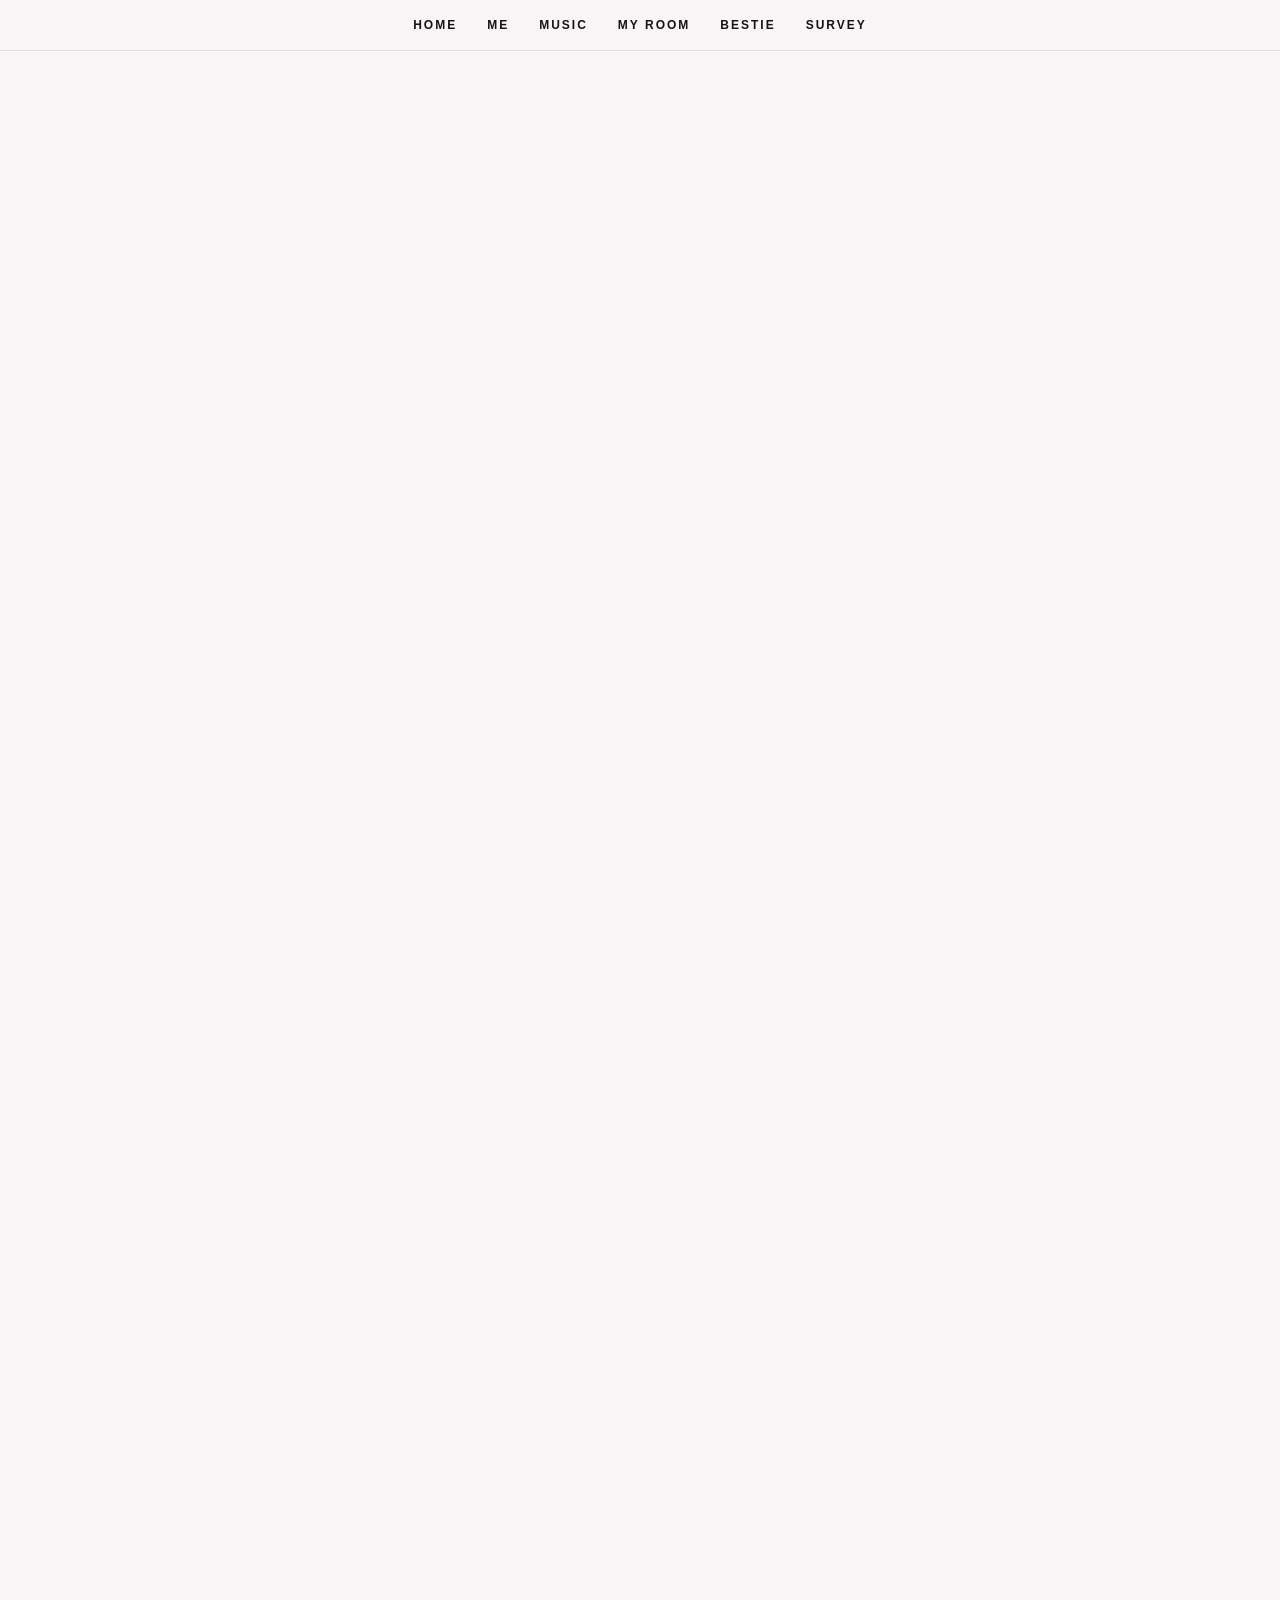
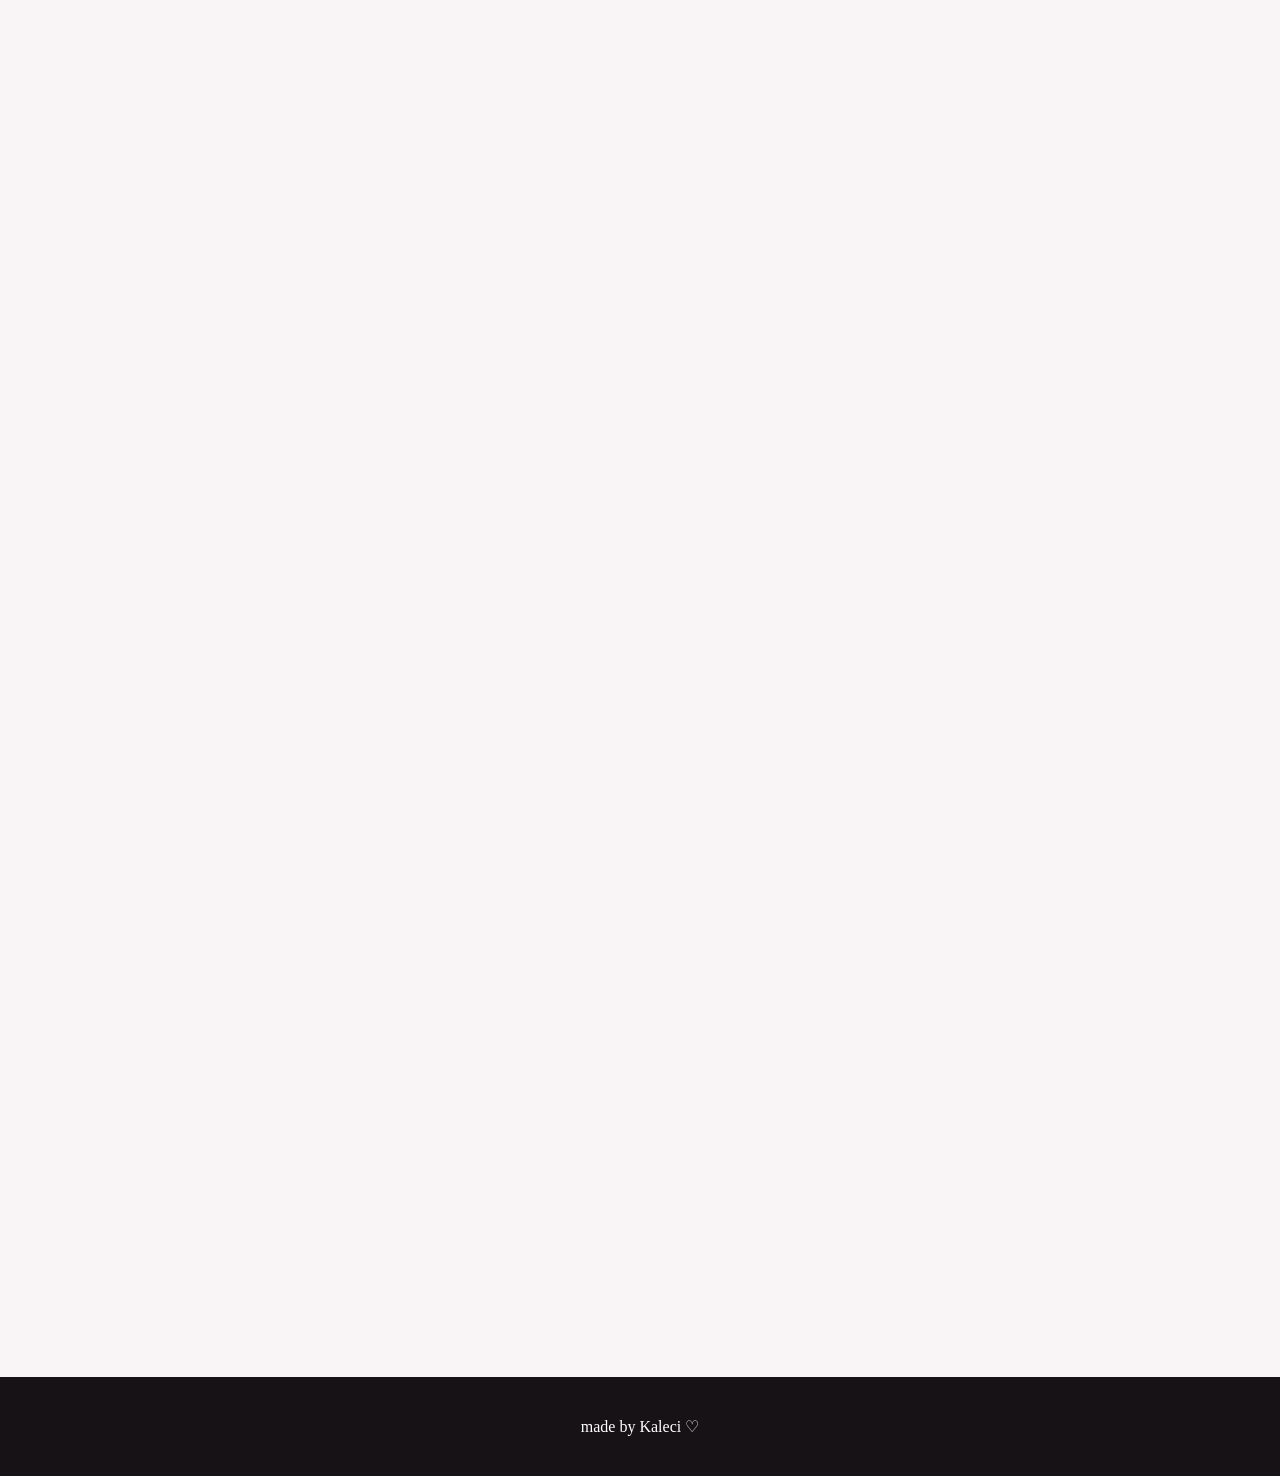
==== commit 05c26df5: "Add files via upload" ====
--- a/index.html
+++ b/index.html
@@ -2,27 +2,40 @@
 <html lang="en">
 
 <head>
+
     <meta charset="UTF-8">
     <meta name="viewport" content="width=device-width, initial-scale=1.0">
 
     <title>Kaleci ♡</title>
 
     <link rel="stylesheet" href="style.css">
+
 </head>
 
+
 <body>
+
 
     <!-- =========================
          NAVIGATION
     ========================= -->
 
     <nav>
+
         <a href="#home">HOME</a>
+
         <a href="#me">ME</a>
+
         <a href="#music">MUSIC</a>
+
         <a href="#room">MY ROOM</a>
+
+        <a href="#bestie">BESTIE</a>
+
         <a href="#survey">SURVEY</a>
+
     </nav>
+
 
 
     <!-- =========================
@@ -39,7 +52,7 @@
 
             <h1>
                 HI, I'M<br>
-                <span>KALECI aka Katyni.</span>
+                <span>KALECI.</span>
             </h1>
 
             <p>
@@ -51,13 +64,17 @@
 
         </div>
 
+
         <div class="home-image">
+
             <img
                 src="images/me1.jpg"
                 alt="Photo of Kaleci">
+
         </div>
 
     </section>
+
 
 
     <!-- =========================
@@ -76,66 +93,117 @@
         </h2>
 
         <p class="hobby-intro">
-            When I'm not hanging out with my friends
+
+            When I'm not hanging out with my people
             or listening to music, I'm usually making,
             creating, or learning something new.
+
         </p>
 
+
         <div class="hobby-grid">
 
+
             <div class="hobby-card">
+
                 <span>01</span>
-                <h3>🛼 Skating</h3>
+
+                <h3>
+                    🛼 Skating
+                </h3>
+
                 <p>
-                    I love skating because i can go fast and multipe tricks.
+                    I love skating and just getting
+                    out and having fun.
                 </p>
-            </div>
+
+            </div>
+
 
             <div class="hobby-card">
+
                 <span>02</span>
-                <h3>🧶 Crocheting</h3>
+
+                <h3>
+                    🧶 Crocheting
+                </h3>
+
                 <p>
                     I like making things with my own
                     hands and watching an idea come together.
                 </p>
-            </div>
+
+            </div>
+
 
             <div class="hobby-card">
+
                 <span>03</span>
-                <h3>🧁 Baking</h3>
+
+                <h3>
+                    🧁 Baking
+                </h3>
+
                 <p>
                     Baking is one of my favorite ways
-                    to be eat and still be precise.
+                    to be creative and make something yummy.
                 </p>
-            </div>
+
+            </div>
+
 
             <div class="hobby-card">
+
                 <span>04</span>
-                <h3>💻 Coding</h3>
+
+                <h3>
+                    💻 Coding
+                </h3>
+
                 <p>
-                    I love learning how to create website plus it looks good for my resume of computer engerring.
+                    I love learning how websites work
+                    and creating things from scratch.
                 </p>
-            </div>
+
+            </div>
+
 
             <div class="hobby-card">
+
                 <span>05</span>
-                <h3>🪡 Sewing</h3>
+
+                <h3>
+                    🪡 Sewing
+                </h3>
+
                 <p>
-                    I enjoy being able revamp and change the style of clothes without spending money.
+                    I enjoy creating and putting different
+                    pieces together into something new.
                 </p>
-            </div>
+
+            </div>
+
 
             <div class="hobby-card">
+
                 <span>06</span>
-                <h3>🎨 Painting</h3>
+
+                <h3>
+                    🎨 Painting
+                </h3>
+
                 <p>
-                    Painting gives me a way to zone out and fcous on details in artwork.
+                    Painting gives me a way to turn ideas
+                    into something visual.
                 </p>
-            </div>
+
+            </div>
+
 
         </div>
 
     </section>
+
 
 
     <!-- =========================
@@ -155,34 +223,39 @@
                 <span>ME.</span>
             </h2>
 
+
             <div class="me-grid">
+
 
                 <img
                     src="images/me2.jpg"
                     alt="Photo of Kaleci"
                     class="me-photo">
 
+
                 <div class="me-text">
 
                     <p>
-                        Hi, I'm Kaleci aka the goat♡
+                        Hi, I'm Kaleci ♡
                     </p>
 
                     <p>
-                        This little corner of the internet i made which
-                        is basically me in website form 
+                        This little corner of the internet
+                        is basically me in website form —
                         my music, my people, my memories,
                         my goals, and all the random things
-                        that make me happy.in life:).
+                        that make me happy.
                     </p>
 
                 </div>
 
+
             </div>
 
         </div>
 
     </section>
+
 
 
     <!-- =========================
@@ -209,6 +282,9 @@
 
             <div class="song-list">
 
+
+                <!-- SONG 1 -->
+
                 <div class="song-card">
 
                     <div class="song-number">
@@ -239,6 +315,8 @@
                 </div>
 
 
+                <!-- SONG 2 -->
+
                 <div class="song-card">
 
                     <div class="song-number">
@@ -268,8 +346,12 @@
 
                 </div>
 
-            </div>
-
+
+            </div>
+
+
+
+            <!-- WHY MUSIC -->
 
             <div class="why-music">
 
@@ -277,20 +359,22 @@
                     WHY I LOVE THESE
                 </p>
 
+
                 <div class="music-reasons">
 
+
                     <div class="reason-card">
 
-                        <span>01</span>
+                        <span>
+                            01
+                        </span>
 
                         <h3>
                             The Way Life Goes
                         </h3>
 
                         <p>
-                            This song is one of those songs that remind me that
-                            just cause someone hurt u the world still rotate so it 
-                            no point holding on pain.
+                           This one represent alot people emotion because sometimes talk about feeling doesnt work or it awkward mentioning them, and willow just amazing artist in general.
                         </p>
 
                     </div>
@@ -298,19 +382,21 @@
 
                     <div class="reason-card">
 
-                        <span>02</span>
+                        <span>
+                            02
+                        </span>
 
                         <h3>
                             Big Feelings
                         </h3>
 
                         <p>
-                            This one represent alot people emotion because sometimes
-                            talk about feeling doesnt work or it awkard mentioning them, and 
-                            willow just azaming artist in general.
+                            This song is one of those songs that remind me that just cause someone hurt u the world still rotate so it no point holding on pain.
+                        </p>
 
                     </div>
 
+
                 </div>
 
             </div>
@@ -320,8 +406,9 @@
     </section>
 
 
+
     <!-- =====================================================
-         MY ROOM / 2000s GAME
+         MY ROOM
     ===================================================== -->
 
     <section id="room" class="section my-room">
@@ -346,16 +433,19 @@
 
                 <div class="bedroom">
 
+
                     <!-- WALL -->
+
                     <div class="bedroom-wall"></div>
 
+
                     <!-- FLOOR -->
+
                     <div class="bedroom-floor"></div>
 
 
-                    <!-- =========================
-                         POSTERS
-                    ========================= -->
+
+                    <!-- RIHANNA -->
 
                     <button
                         class="room-poster poster-rihanna"
@@ -366,6 +456,9 @@
                     </button>
 
 
+
+                    <!-- BEYONCE -->
+
                     <button
                         class="room-poster poster-beyonce"
                         onclick="roomMessage('BEYONCÉ ♡ Another icon on my wall.')">
@@ -375,6 +468,9 @@
                     </button>
 
 
+
+                    <!-- WILLOW -->
+
                     <button
                         class="room-poster poster-willow"
                         onclick="roomMessage('WILLOW ♡ Her music is definitely part of my soundtrack.')">
@@ -384,13 +480,16 @@
                     </button>
 
 
+
                     <!-- =========================
-                         CAN SHELVES
+                         DR PEPPER + MONSTER
                     ========================= -->
 
                     <div class="can-shelves">
 
+
                         <div class="can-shelf">
+
 
                             <button
                                 class="drink-can drpepper-can"
@@ -400,6 +499,7 @@
 
                             </button>
 
+
                             <button
                                 class="drink-can monster-can"
                                 onclick="roomMessage('MONSTER ⚡ Another one for the collection.')">
@@ -408,6 +508,7 @@
 
                             </button>
 
+
                             <button
                                 class="drink-can drpepper-can"
                                 onclick="roomMessage('DR PEPPER 🥤 You found another one!')">
@@ -416,6 +517,7 @@
 
                             </button>
 
+
                             <button
                                 class="drink-can monster-can"
                                 onclick="roomMessage('MONSTER ⚡ Energy drink shelf.')">
@@ -424,10 +526,13 @@
 
                             </button>
 
+
                         </div>
 
 
+
                         <div class="can-shelf">
+
 
                             <button
                                 class="drink-can monster-can"
@@ -437,6 +542,7 @@
 
                             </button>
 
+
                             <button
                                 class="drink-can drpepper-can"
                                 onclick="roomMessage('DR PEPPER 🥤 Another one!')">
@@ -445,6 +551,7 @@
 
                             </button>
 
+
                             <button
                                 class="drink-can monster-can"
                                 onclick="roomMessage('MONSTER ⚡ More cans!')">
@@ -453,6 +560,7 @@
 
                             </button>
 
+
                             <button
                                 class="drink-can drpepper-can"
                                 onclick="roomMessage('DR PEPPER 🥤 You found another one.')">
@@ -461,9 +569,11 @@
 
                             </button>
 
+
                         </div>
 
                     </div>
+
 
 
                     <!-- =========================
@@ -474,34 +584,44 @@
                         class="room-bed"
                         onclick="roomMessage('MY BED 🖤 Just a regular blanket and a comfy place to chill.')">
 
+
                         <div class="room-pillow"></div>
 
                         <div class="regular-bed-blanket"></div>
 
+
                     </button>
 
 
+
                     <!-- =========================
-                         DESK + COMPUTER
+                         DESK
                     ========================= -->
 
                     <div class="room-desk">
+
 
                         <button
                             class="room-computer"
                             onclick="openRoomComputer()">
 
+
                             <div class="computer-screen">
                                 MY SPACE ♡
                             </div>
 
+
                             <div class="computer-stand"></div>
 
+
                         </button>
 
+
                         <div class="computer-keyboard"></div>
 
+
                     </div>
+
 
 
                     <!-- MIRROR -->
@@ -514,8 +634,12 @@
 
                     </button>
 
+
                 </div>
 
+
+
+                <!-- ROOM MESSAGE -->
 
                 <div
                     id="roomMessage"
@@ -525,6 +649,7 @@
 
                 </div>
 
+
             </div>
 
         </div>
@@ -532,15 +657,18 @@
     </section>
 
 
+
     <!-- =====================================================
-         MYSPACE COMPUTER POPUP
+         MYSPACE COMPUTER
     ===================================================== -->
 
     <div
         id="roomComputerPopup"
         class="room-computer-popup">
 
+
         <div class="myspace-page">
+
 
             <!-- TOP BAR -->
 
@@ -550,6 +678,7 @@
                     ✦ K A L E C I ' S &nbsp; P R O F I L E ✦
                 </span>
 
+
                 <button
                     onclick="closeRoomComputer()"
                     class="myspace-close">
@@ -561,7 +690,8 @@
             </div>
 
 
-            <!-- NAVIGATION -->
+
+            <!-- NAV -->
 
             <div class="myspace-nav">
 
@@ -578,37 +708,44 @@
             </div>
 
 
-            <!-- PROFILE -->
+
+            <!-- CONTENT -->
 
             <div class="myspace-content">
+
 
                 <h2 class="myspace-name">
                     Kaleci ♡
                 </h2>
 
+
                 <p class="myspace-online">
                     online now • welcome to my page!
                 </p>
 
 
+
                 <div class="myspace-grid">
 
 
-                    <!-- LEFT -->
+                    <!-- LEFT SIDE -->
 
                     <div>
 
+
                         <img
-                            src="images/me3.jpg"
+                            src="images/me1.jpg"
                             alt="Photo of Kaleci"
                             class="myspace-photo">
 
 
                         <div class="myspace-box">
+
 
                             <h3>
                                 ABOUT ME
                             </h3>
+
 
                             <p>
                                 hiiii ♡ this is my little
@@ -620,15 +757,19 @@
                                 time with my people.
                             </p>
 
+
                         </div>
 
                     </div>
 
 
-                    <!-- RIGHT -->
+
+                    <!-- RIGHT SIDE -->
 
                     <div>
 
+
+                        <!-- MOOD -->
 
                         <div class="myspace-box">
 
@@ -644,6 +785,7 @@
                         </div>
 
 
+
                         <!-- TOP OUTFITS -->
 
                         <div class="myspace-box">
@@ -652,6 +794,7 @@
                                 TOP OUTFITS
                             </h3>
 
+
                             <div class="outfit-grid">
 
 
@@ -710,6 +853,7 @@
                             </div>
 
                         </div>
+
 
 
                         <!-- FAVORITES -->
@@ -730,6 +874,7 @@
                         </div>
 
 
+
                         <!-- BLOG -->
 
                         <div class="myspace-box">
@@ -746,6 +891,7 @@
 
                         </div>
 
+
                     </div>
 
                 </div>
@@ -753,62 +899,166 @@
             </div>
 
 
+
             <div class="myspace-footer">
+
                 this page is part of Kaleci's 2000s bedroom game ♡
-            </div>
+
+            </div>
+
 
         </div>
 
     </div>
 
 
-    <!-- =========================
+
+    <!-- =====================================================
+         BESTIE
+    ===================================================== -->
+
+    <section id="bestie" class="section bestie-section">
+
+        <div class="bestie-inner">
+
+
+            <p class="eyebrow">
+                04 / MY BESTIE
+            </p>
+
+
+            <h2>
+                MY<br>
+                <span>BESTIE.</span>
+            </h2>
+
+
+
+            <div class="bestie-grid">
+
+
+                <!-- BESTIE PHOTO -->
+
+                <div class="bestie-photo-wrap">
+
+
+                    <img
+                        src="images/bestie.jpg"
+                        alt="My bestie"
+                        class="bestie-photo">
+
+
+                    <div class="photo-tape">
+                        ♡ BESTIES ♡
+                    </div>
+
+
+                </div>
+
+
+
+                <!-- BESTIE TEXT -->
+
+                <div class="bestie-text">
+
+
+                    <p class="bestie-title">
+                        my person ♡
+                    </p>
+
+
+                    <p>
+                      This is my best friend and godsister nina,we meet when we was nine in 5th
+                     ironiclly she was my bully all throught fifth grade until my brithday party
+                    on april 10 when i had extra invite and she took it every since we are interlocked.
+                     <p>
+                        
+
+
+                   
+
+
+
+            
+
+
+                
+
+
+
+                
+
+            </div>
+
+        </div>
+
+    </section>
+
+
+
+    <!-- =====================================================
          SURVEY
-    ========================= -->
+    ===================================================== -->
 
     <section id="survey" class="section survey-section">
 
         <div class="survey-inner">
 
+
             <p class="eyebrow">
-                04 / YOUR TURN
+                05 / YOUR TURN
             </p>
+
 
             <h2>
                 TELL ME<br>
                 <span>WHAT YOU THINK.</span>
             </h2>
 
+
             <p class="survey-intro">
+
                 You made it this far...
                 now tell me what you think
                 about my website ♡
+
             </p>
 
 
             <div class="survey-box">
 
-                <<iframe src="https://docs.google.com/forms/d/e/1FAIpQLSdptu9XjfrG44m8Hha9HPX4TdSrRn-py2E4ddKjdOde-EquAg/viewform?embedded=true" width="700" height="520" frameborder="0" marginheight="0" marginwidth="0">Loading…</iframe>
-
                 <p>
-                    Your Google Form will go here ♡
+                  <iframe src="https://docs.google.com/forms/d/e/1FAIpQLSdptu9XjfrG44m8Hha9HPX4TdSrRn-py2E4ddKjdOde-EquAg/viewform?embedded=true" width="640" height="1155" frameborder="0" marginheight="0" marginwidth="0">Loading…</iframe>
                 </p>
 
             </div>
 
+
         </div>
 
     </section>
 
 
-    <!-- FOOTER -->
+
+    <!-- =========================
+         FOOTER
+    ========================= -->
 
     <footer>
-        made by Katyni ♡
+
+        made by Kaleci ♡
+
     </footer>
 
 
+
+    <!-- =========================
+         JAVASCRIPT
+    ========================= -->
+
     <script src="script.js"></script>
 
+
 </body>
+
 </html>
--- a/style.css
+++ b/style.css
@@ -1284,4 +1284,610 @@
         scroll-behavior: auto;
     }
 
-}+}/* =========================
+   LOADING SCREEN
+========================= */
+
+#loading-screen {
+    position: fixed;
+    inset: 0;
+
+    z-index: 9999;
+
+    display: flex;
+    align-items: center;
+    justify-content: center;
+
+    background: #171216;
+
+    color: white;
+
+    text-align: center;
+
+    transition:
+        opacity 0.8s ease,
+        visibility 0.8s ease;
+}
+
+#loading-screen.hide {
+    opacity: 0;
+    visibility: hidden;
+}
+
+.loading-content {
+    width: min(500px, 85%);
+}
+
+.loading-small {
+    font-size: 11px;
+
+    letter-spacing: 5px;
+
+    margin-bottom: 25px;
+
+    color: #e8a9c2;
+}
+
+.loading-content h1 {
+    margin: 0;
+
+    font-family: Georgia, serif;
+
+    font-size: clamp(50px, 9vw, 90px);
+
+    line-height: .85;
+}
+
+.loading-content h1 span {
+    color: #e8a9c2;
+}
+
+.loading-text {
+    margin-top: 30px;
+
+    font-family: Georgia, serif;
+
+    color: #c9c1c5;
+
+    font-size: 16px;
+}
+
+.loading-bar {
+    width: 100%;
+    height: 4px;
+
+    margin-top: 30px;
+
+    background: #393238;
+
+    overflow: hidden;
+}
+
+.loading-progress {
+    width: 0%;
+    height: 100%;
+
+    background: #e8a9c2;
+
+    animation: loadingProgress 2.2s ease forwards;
+}
+
+@keyframes loadingProgress {
+
+    from {
+        width: 0%;
+    }
+
+    to {
+        width: 100%;
+    }
+
+}
+/* =========================
+   BESTIE SECTION
+========================= */
+
+.bestie-section {
+    max-width: none;
+    background: #eee2e6;
+}
+
+.bestie-inner {
+    max-width: 1200px;
+    margin: auto;
+}
+
+.bestie-grid {
+    display: grid;
+    grid-template-columns: 1fr 1fr;
+
+    gap: 70px;
+
+    align-items: center;
+}
+
+
+/* BESTIE PHOTO */
+
+.bestie-photo-wrap {
+    position: relative;
+
+    width: 100%;
+    max-width: 430px;
+
+    transform: rotate(-2deg);
+}
+
+.bestie-photo {
+    width: 100%;
+    height: 500px;
+
+    object-fit: cover;
+
+    display: block;
+
+    padding: 12px;
+
+    background: white;
+
+    box-shadow:
+        10px 12px 0 #d6b7c3;
+}
+
+
+/* LITTLE TAPE */
+
+.photo-tape {
+    position: absolute;
+
+    top: -15px;
+    left: 50%;
+
+    transform:
+        translateX(-50%)
+        rotate(3deg);
+
+    padding: 8px 20px;
+
+    background: #e8a9c2;
+
+    color: #171216;
+
+    font-size: 11px;
+
+    font-weight: bold;
+
+    letter-spacing: 2px;
+
+    box-shadow:
+        3px 4px 0 rgba(0,0,0,.12);
+}
+
+
+/* TEXT */
+
+.bestie-text {
+    font-family: Georgia, serif;
+
+    font-size: 20px;
+
+    line-height: 1.7;
+
+    color: #555;
+}
+
+.bestie-title {
+    color: #a64d70;
+
+    font-size: 30px;
+
+    font-weight: bold;
+}
+
+
+/* BUTTON */
+
+.bestie-button {
+    margin-top: 20px;
+
+    padding: 15px 22px;
+
+    border: 2px solid #171216;
+
+    background: #171216;
+
+    color: white;
+
+    font-size: 11px;
+
+    font-weight: bold;
+
+    letter-spacing: 1px;
+
+    cursor: pointer;
+
+    transition: .2s;
+}
+
+.bestie-button:hover {
+    background: #a64d70;
+
+    transform:
+        translateY(-3px)
+        rotate(-1deg);
+}
+
+
+/* MESSAGE */
+
+.bestie-message {
+    min-height: 30px;
+
+    margin-top: 20px;
+
+    color: #a64d70;
+
+    font-weight: bold;
+}
+
+
+/* MEMORY CARDS */
+
+.bestie-memories {
+    display: grid;
+
+    grid-template-columns:
+        repeat(3, 1fr);
+
+    gap: 20px;
+
+    margin-top: 80px;
+}
+
+.memory-card {
+    padding: 30px;
+
+    min-height: 180px;
+
+    background: #f7e9ee;
+
+    border:
+        1px solid rgba(0,0,0,.08);
+
+    transition: .3s;
+}
+
+.memory-card:hover {
+    transform:
+        translateY(-7px)
+        rotate(1deg);
+
+    box-shadow:
+        8px 12px 20px rgba(0,0,0,.12);
+}
+
+.memory-card span {
+    font-size: 11px;
+
+    letter-spacing: 2px;
+
+    color: #a64d70;
+}
+
+.memory-card h3 {
+    font-family: Georgia, serif;
+
+    font-size: 24px;
+
+    margin: 18px 0 10px;
+}
+
+.memory-card p {
+    color: #666;
+
+    line-height: 1.6;
+}
+
+
+/* MOBILE */
+
+@media (max-width: 750px) {
+
+    .bestie-grid {
+        grid-template-columns: 1fr;
+
+        gap: 40px;
+    }
+
+    .bestie-photo {
+        height: 430px;
+    }
+
+    .bestie-memories {
+        grid-template-columns: 1fr;
+    }
+
+}```css
+/* =================================
+   ✦ LITTLE ANIMATIONS ✦
+================================= */
+
+
+/* SMOOTH PAGE */
+
+html {
+    scroll-behavior: smooth;
+}
+
+
+/* SECTION REVEAL */
+
+.section {
+    opacity: 0;
+    transform: translateY(25px);
+    transition:
+        opacity 0.8s ease,
+        transform 0.8s ease;
+}
+
+.section.show-section {
+    opacity: 1;
+    transform: translateY(0);
+}
+
+
+/* CARDS FLOAT SLIGHTLY */
+
+.hobby-card,
+.song-card,
+.reason-card,
+.memory-card {
+    transition:
+        transform 0.3s ease,
+        box-shadow 0.3s ease;
+}
+
+.hobby-card:hover,
+.song-card:hover,
+.reason-card:hover,
+.memory-card:hover {
+    transform: translateY(-7px);
+}
+
+
+/* PHOTOS */
+
+img {
+    transition:
+        transform 0.4s ease,
+        filter 0.4s ease;
+}
+
+.image-hover {
+    transform: scale(1.025) rotate(-1deg);
+}
+
+
+/* BESTIE PHOTO */
+
+.bestie-photo-wrap {
+    transition:
+        transform 0.4s ease;
+}
+
+.bestie-photo-wrap:hover {
+    transform: rotate(1.5deg) translateY(-5px);
+}
+
+
+/* BUTTONS */
+
+button,
+.play-button {
+    transition:
+        transform 0.25s ease,
+        box-shadow 0.25s ease,
+        filter 0.25s ease;
+}
+
+button:hover,
+.play-button:hover {
+    transform: translateY(-3px) scale(1.03);
+    filter: brightness(1.08);
+}
+
+
+/* ROOM OBJECTS */
+
+.room-poster,
+.drink-can,
+.room-bed,
+.room-computer,
+.room-mirror {
+    transition:
+        transform 0.35s ease,
+        filter 0.35s ease;
+}
+
+.room-poster:hover {
+    transform: rotate(-2deg) scale(1.04);
+}
+
+.drink-can:hover {
+    transform: translateY(-7px) rotate(3deg);
+}
+
+.room-bed:hover {
+    transform: scale(1.02);
+}
+
+.room-mirror:hover {
+    transform: rotate(3deg) scale(1.04);
+}
+
+
+/* ROOM MESSAGE */
+
+.message-pop {
+    animation: messagePop 0.45s ease;
+}
+
+@keyframes messagePop {
+
+    0% {
+        opacity: 0;
+        transform: translateY(8px) scale(0.96);
+    }
+
+    60% {
+        transform: translateY(-2px) scale(1.02);
+    }
+
+    100% {
+        opacity: 1;
+        transform: translateY(0) scale(1);
+    }
+
+}
+
+
+/* CLICK SPARKLES */
+
+.click-sparkle {
+    position: fixed;
+    pointer-events: none;
+    z-index: 99999;
+
+    font-size: 18px;
+
+    animation: sparklePop 0.9s ease forwards;
+}
+
+@keyframes sparklePop {
+
+    0% {
+        opacity: 1;
+        transform: scale(0.4) rotate(0deg);
+    }
+
+    50% {
+        opacity: 1;
+        transform: scale(1.3) rotate(90deg);
+    }
+
+    100% {
+        opacity: 0;
+        transform:
+            translateY(-35px)
+            scale(0.3)
+            rotate(180deg);
+    }
+
+}
+
+
+/* FLOATING SPARKLES */
+
+.floating-sparkle {
+    position: fixed;
+    bottom: -20px;
+
+    pointer-events: none;
+
+    z-index: 2;
+
+    opacity: 0;
+
+    animation:
+        sparkleFloat linear forwards;
+}
+
+@keyframes sparkleFloat {
+
+    0% {
+        opacity: 0;
+        transform:
+            translateY(0)
+            rotate(0deg);
+    }
+
+    15% {
+        opacity: 0.7;
+    }
+
+    70% {
+        opacity: 0.45;
+    }
+
+    100% {
+        opacity: 0;
+        transform:
+            translateY(-100vh)
+            rotate(180deg);
+    }
+
+}
+
+
+/* COMPUTER POPUP */
+
+.room-computer-popup {
+    opacity: 0;
+    pointer-events: none;
+
+    transition:
+        opacity 0.35s ease;
+}
+
+.room-computer-popup.computer-open {
+    opacity: 1;
+    pointer-events: auto;
+}
+
+
+/* COMPUTER WINDOW */
+
+.computer-open .myspace-page {
+    animation: computerOpen 0.45s ease;
+}
+
+@keyframes computerOpen {
+
+    0% {
+        opacity: 0;
+        transform:
+            scale(0.85)
+            translateY(20px);
+    }
+
+    100% {
+        opacity: 1;
+        transform:
+            scale(1)
+            translateY(0);
+    }
+
+}
+
+
+/* SUBTLE HEADING SHINE */
+
+h1,
+h2 {
+    background-size: 200% auto;
+
+    animation: headingShine 5s linear infinite;
+}
+
+@keyframes headingShine {
+
+    0% {
+        background-position: 200% center;
+    }
+
+    100% {
+        background-position: -200% center;
+    }
+
+}
+```
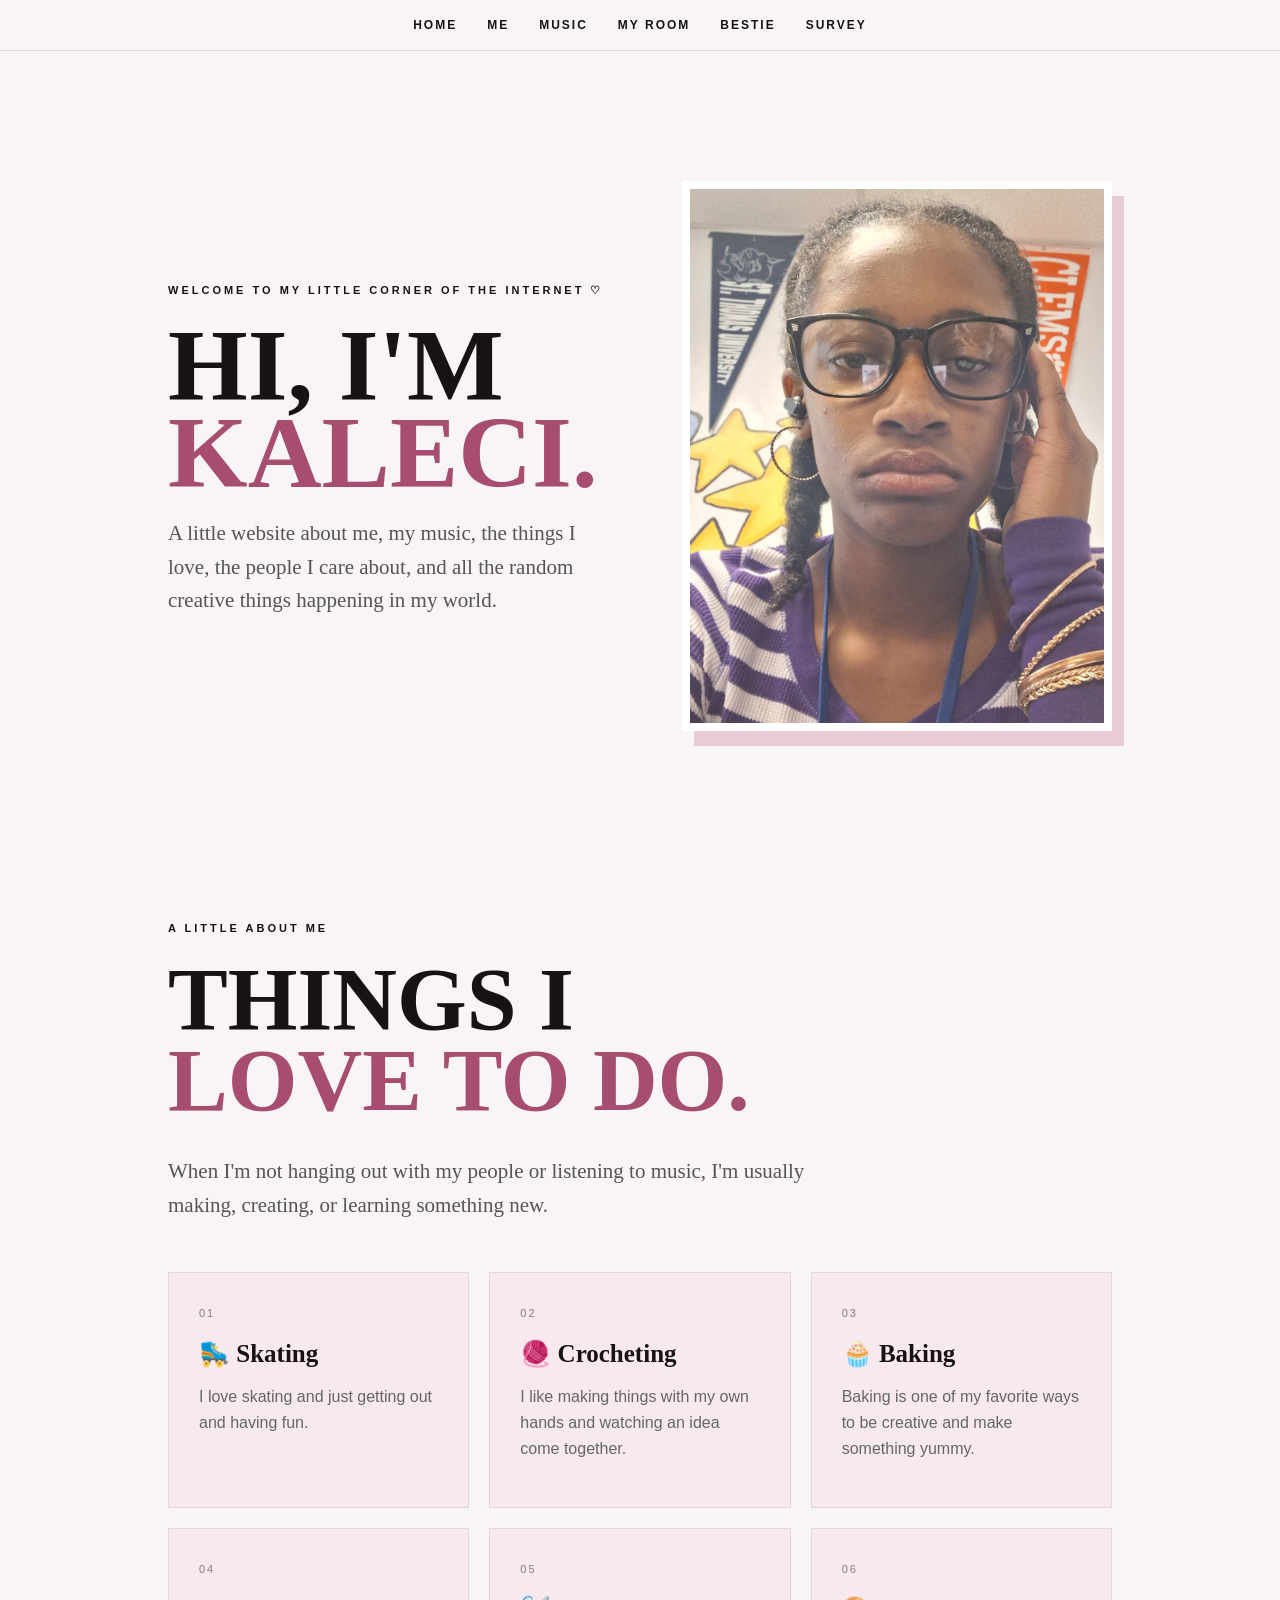
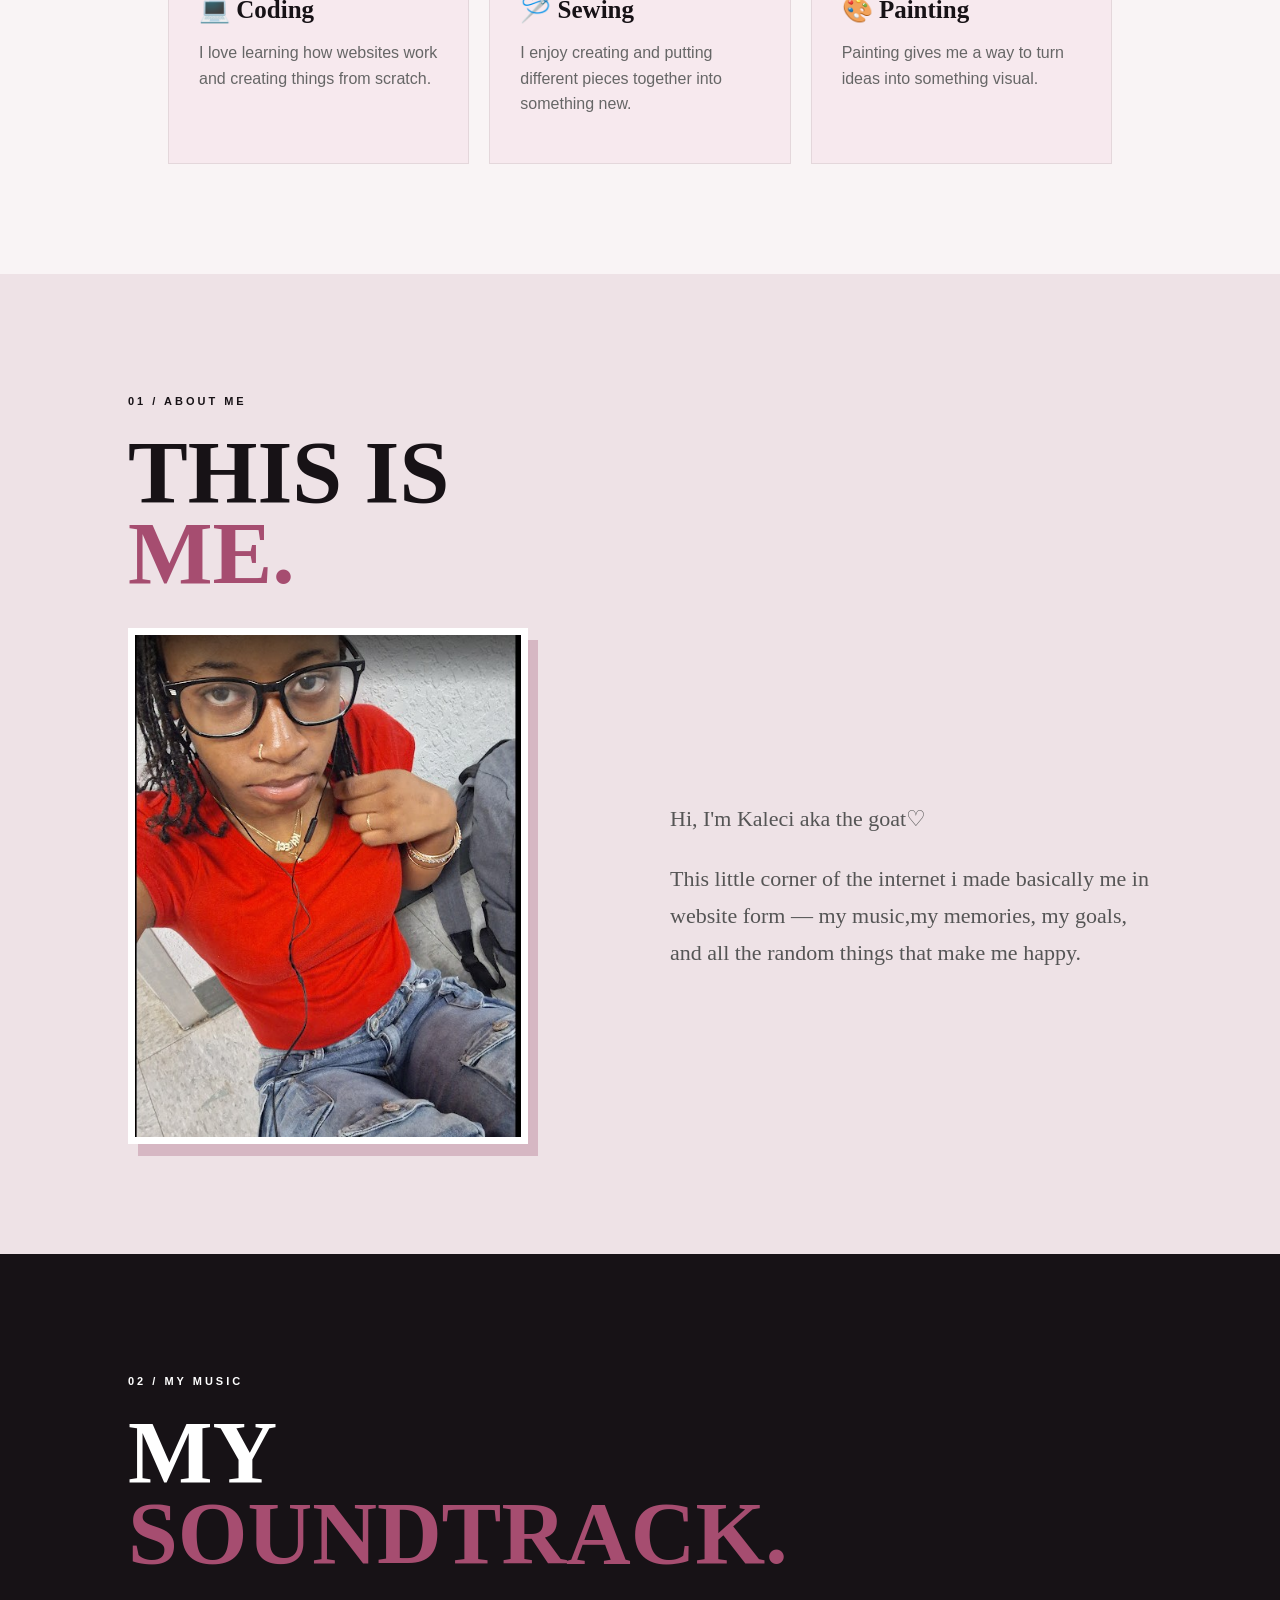
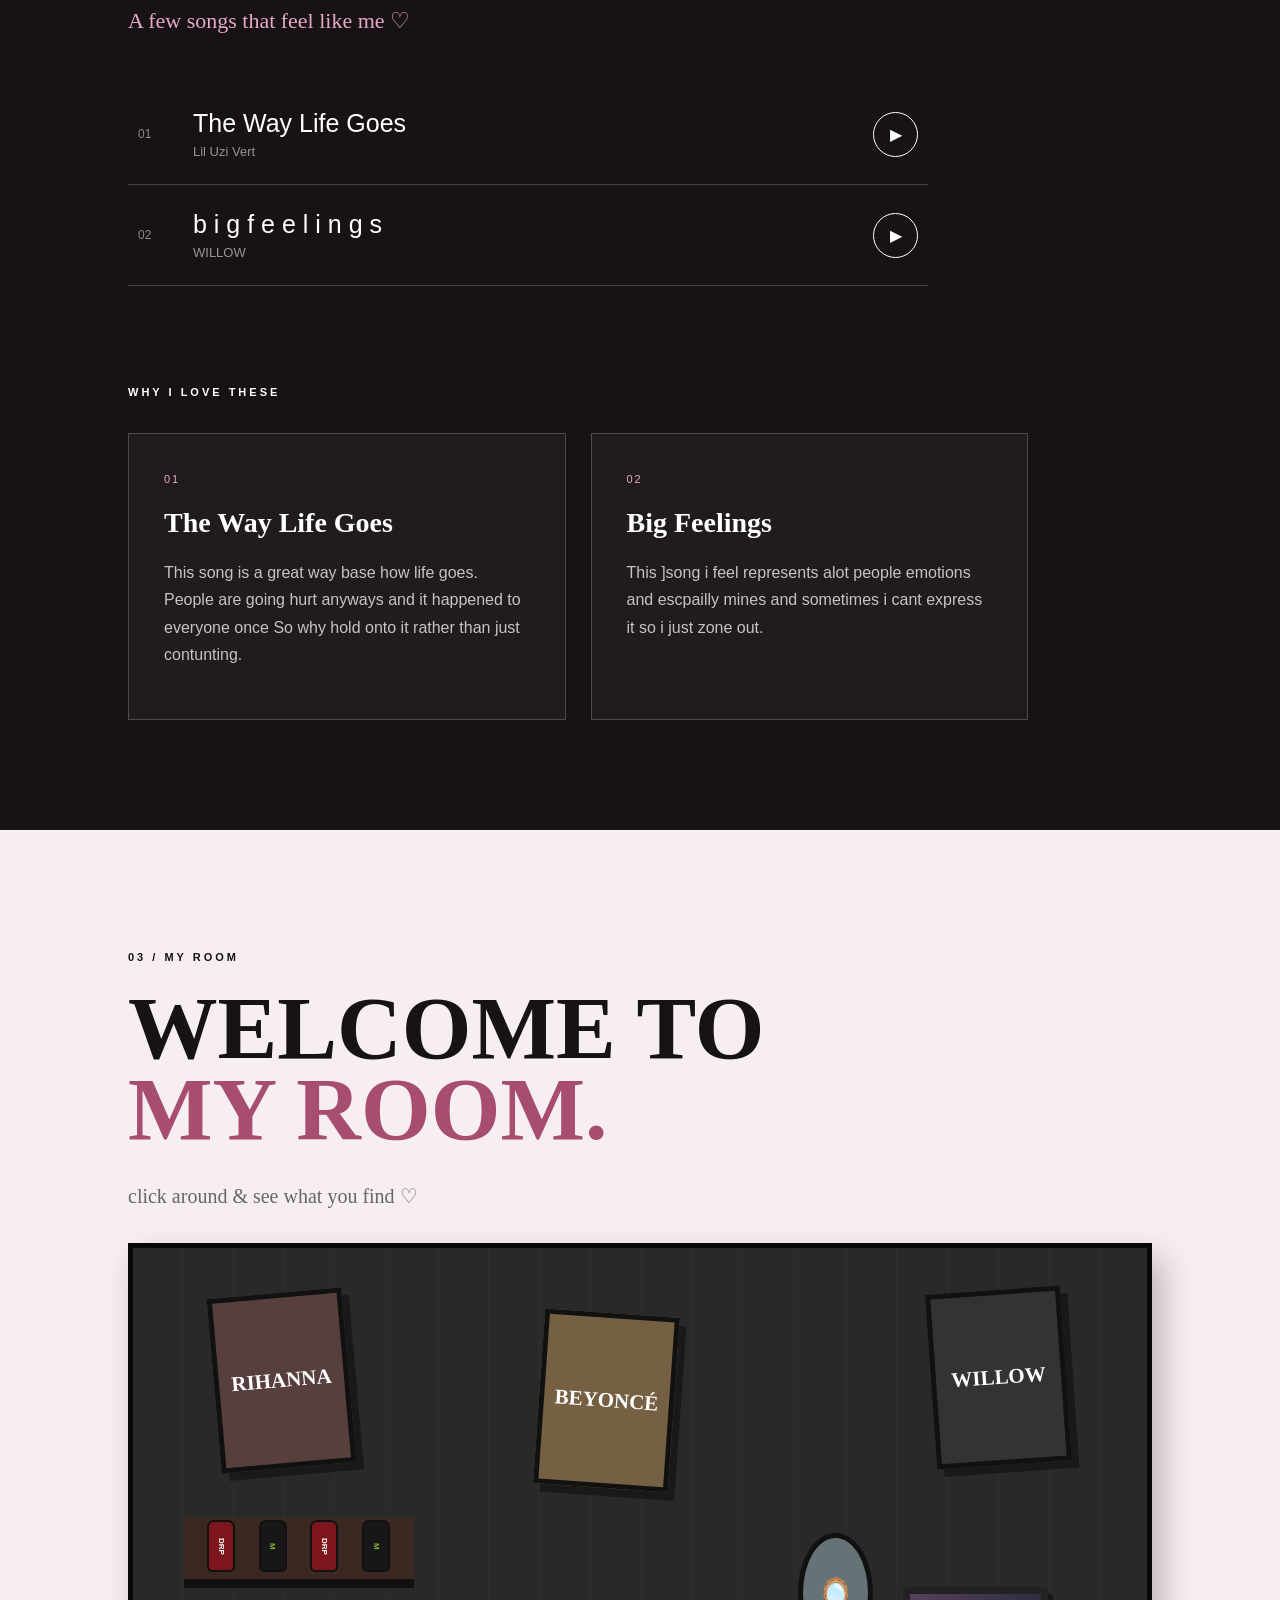
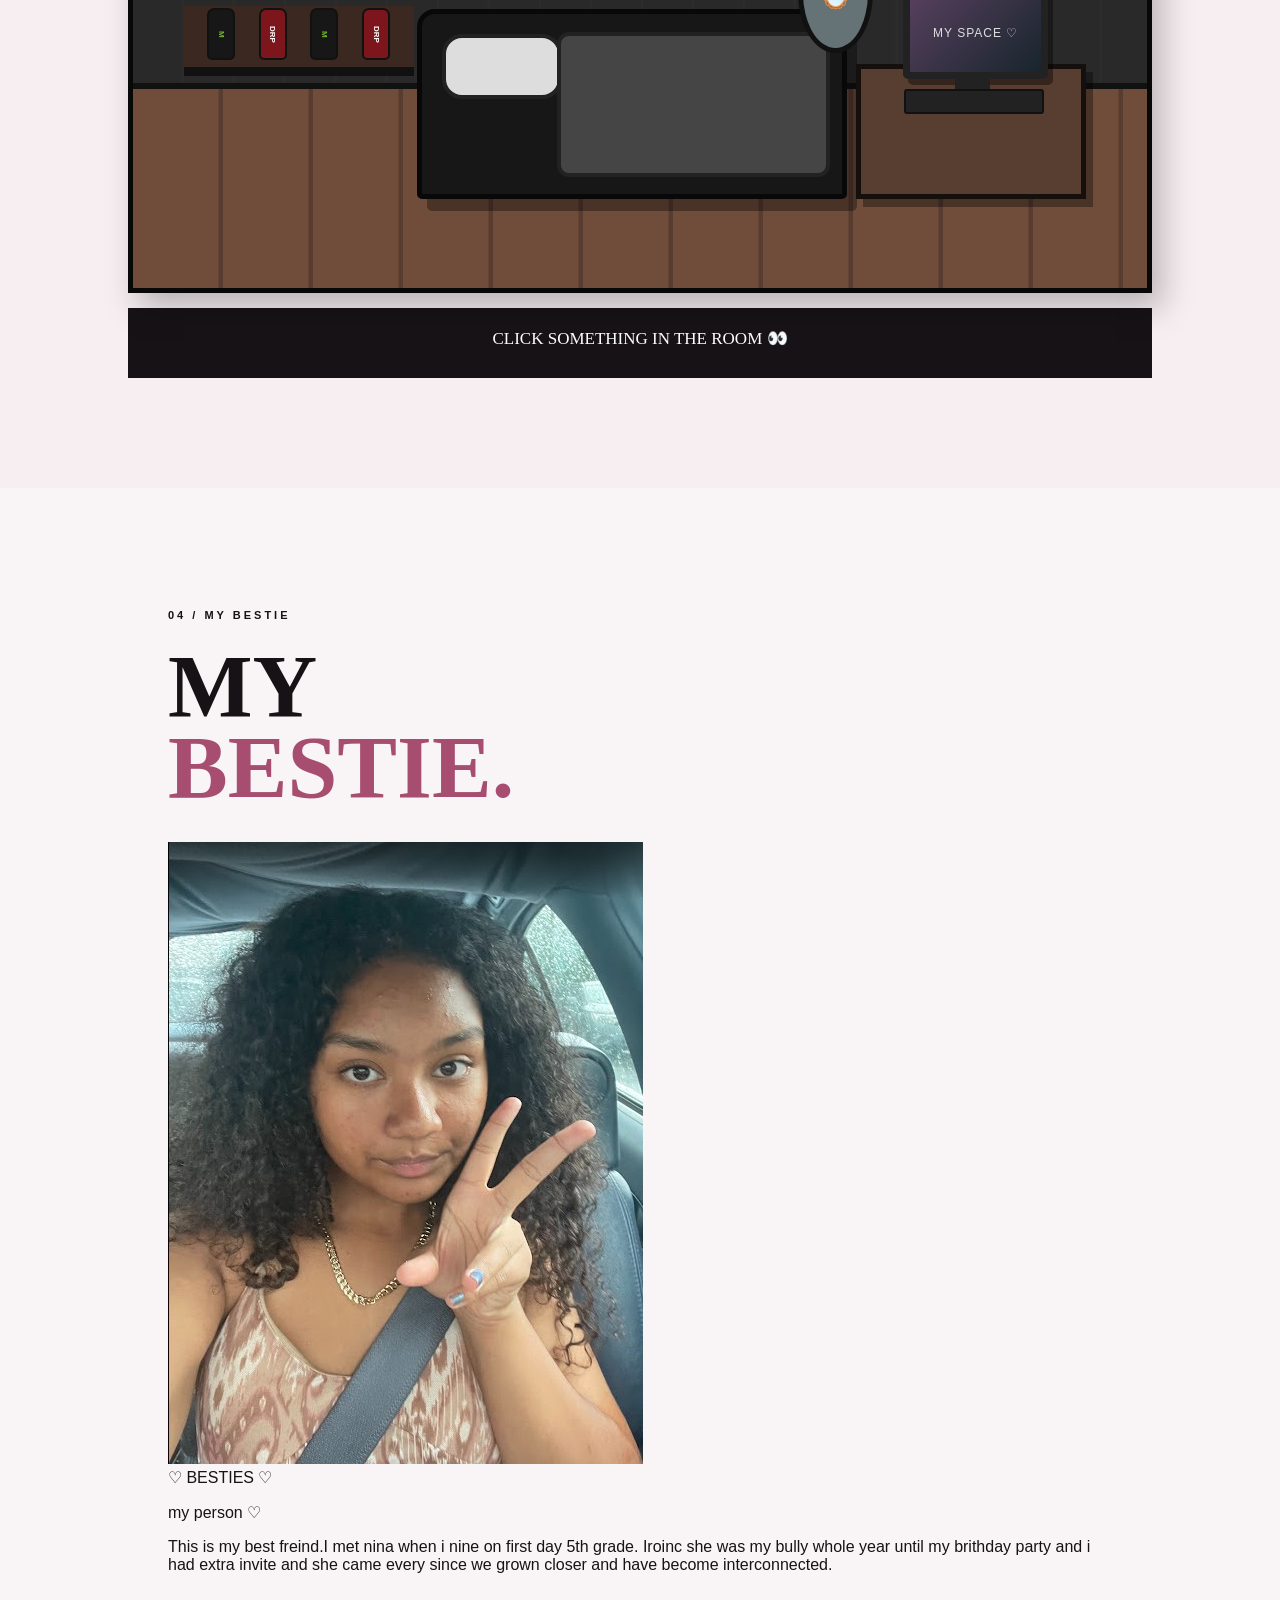
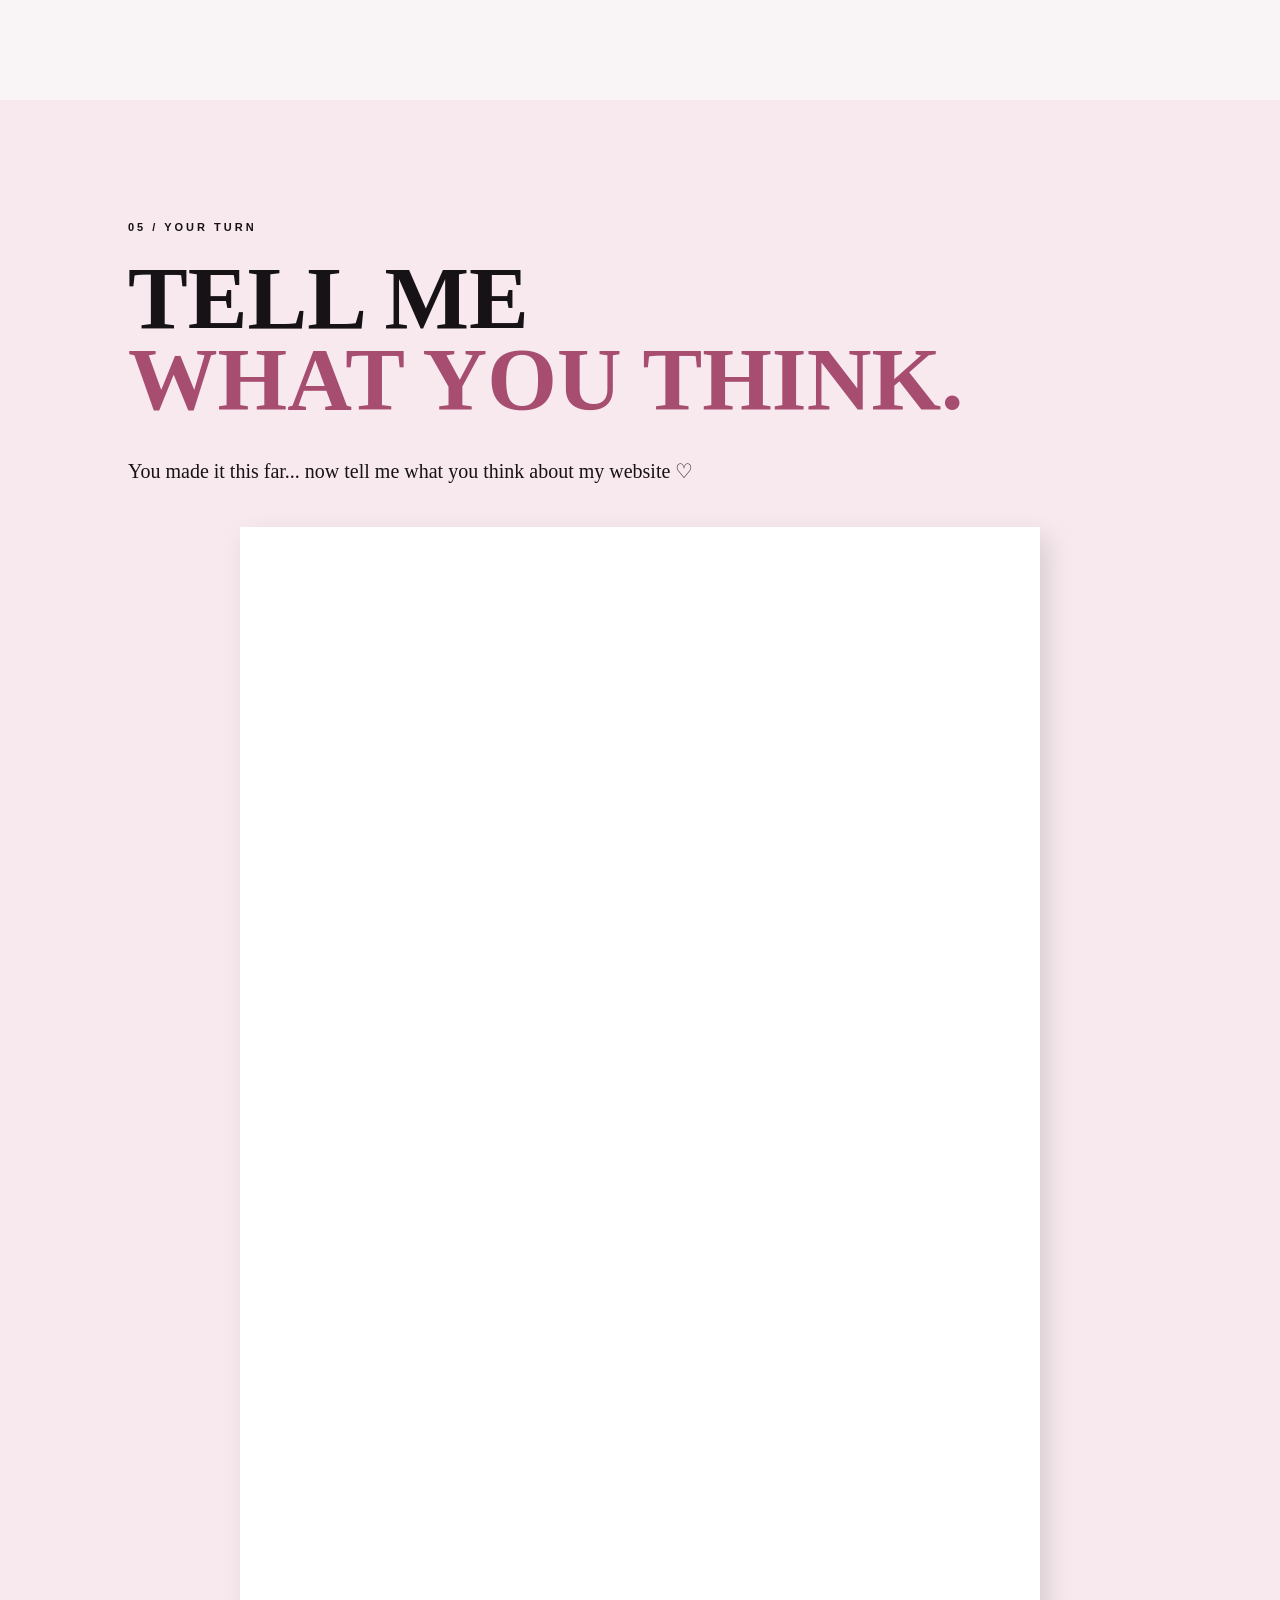
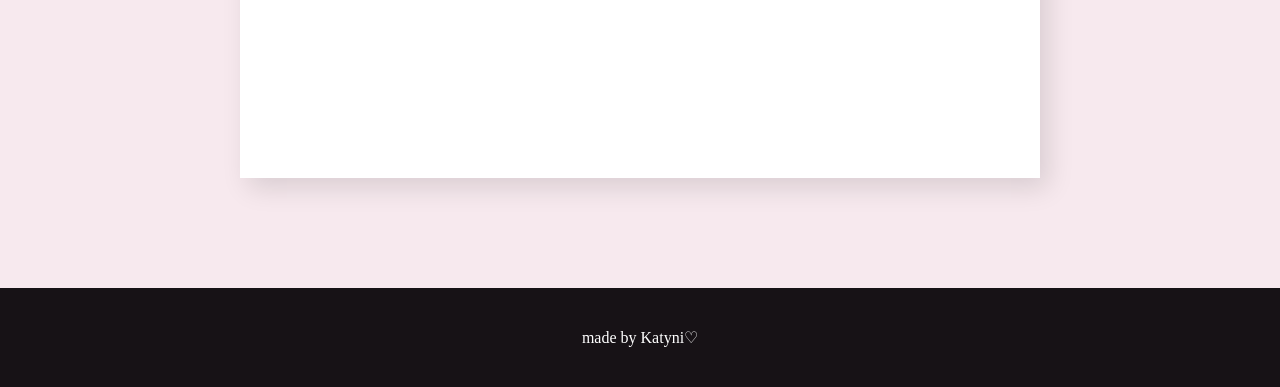
==== commit d618b304: "Add files via upload" ====
--- a/index.html
+++ b/index.html
@@ -2,18 +2,20 @@
 <html lang="en">
 
 <head>
+    <link rel="stylesheet" href="style.css">
 
     <meta charset="UTF-8">
     <meta name="viewport" content="width=device-width, initial-scale=1.0">
 
     <title>Kaleci ♡</title>
 
-    <link rel="stylesheet" href="style.css">
-
+    
 </head>
 
 
-<body>
+
+
+</div>
 
 
     <!-- =========================
@@ -236,13 +238,13 @@
                 <div class="me-text">
 
                     <p>
-                        Hi, I'm Kaleci ♡
+                        Hi, I'm Kaleci aka the goat♡
                     </p>
 
                     <p>
-                        This little corner of the internet
-                        is basically me in website form —
-                        my music, my people, my memories,
+                        This little corner of the internet i made 
+                         basically me in website form —
+                        my music,my memories,
                         my goals, and all the random things
                         that make me happy.
                     </p>
@@ -374,8 +376,10 @@
                         </h3>
 
                         <p>
-                           This one represent alot people emotion because sometimes talk about feeling doesnt work or it awkward mentioning them, and willow just amazing artist in general.
-                        </p>
+                            This song is a great way base how life goes.
+                        People are going hurt anyways and it happened to everyone once
+                       So why hold onto it rather than just contunting.
+                    </p>
 
                     </div>
 
@@ -391,7 +395,9 @@
                         </h3>
 
                         <p>
-                            This song is one of those songs that remind me that just cause someone hurt u the world still rotate so it no point holding on pain.
+                            This ]song i feel represents alot
+                            people emotions and escpailly mines and sometimes
+                            i cant express it so i just zone out.
                         </p>
 
                     </div>
@@ -511,7 +517,7 @@
 
                             <button
                                 class="drink-can drpepper-can"
-                                onclick="roomMessage('DR PEPPER 🥤 You found another one!')">
+                                onclick="roomMessage('DR PEPPER 🥤 You found my additcion!')">
 
                                 DRP
 
@@ -520,7 +526,7 @@
 
                             <button
                                 class="drink-can monster-can"
-                                onclick="roomMessage('MONSTER ⚡ Energy drink shelf.')">
+                                onclick="roomMessage('MONSTER enegry I require it to surive.')">
 
                                 M
 
@@ -968,29 +974,27 @@
 
 
                     <p>
-                      This is my best friend and godsister nina,we meet when we was nine in 5th
-                     ironiclly she was my bully all throught fifth grade until my brithday party
-                    on april 10 when i had extra invite and she took it every since we are interlocked.
-                     <p>
-                        
-
-
-                   
-
-
-
-            
+                        This is my best freind.I met nina when i
+                     nine on first day 5th grade. Iroinc she was my bully whole year
+                     until my brithday party and i had extra invite and she came 
+                     every since we grown closer and have become interconnected.
+                    </p>
+
+
+                  
+
+
+                    
 
 
                 
 
 
 
+        
+
+
                 
-
-            </div>
-
-        </div>
 
     </section>
 
@@ -1028,7 +1032,7 @@
             <div class="survey-box">
 
                 <p>
-                  <iframe src="https://docs.google.com/forms/d/e/1FAIpQLSdptu9XjfrG44m8Hha9HPX4TdSrRn-py2E4ddKjdOde-EquAg/viewform?embedded=true" width="640" height="1155" frameborder="0" marginheight="0" marginwidth="0">Loading…</iframe>
+                    <iframe src="https://docs.google.com/forms/d/e/1FAIpQLSdptu9XjfrG44m8Hha9HPX4TdSrRn-py2E4ddKjdOde-EquAg/viewform?embedded=true" width="640" height="1155" frameborder="0" marginheight="0" marginwidth="0">Loading…</iframe>
                 </p>
 
             </div>
@@ -1046,7 +1050,7 @@
 
     <footer>
 
-        made by Kaleci ♡
+        made by Katyni♡
 
     </footer>
 
@@ -1056,9 +1060,10 @@
          JAVASCRIPT
     ========================= -->
 
-    <script src="script.js"></script>
-
-
+   
+
+
+</body><script src="script.js"></script>
 </body>
-
-</html>+</html>
+<link rel="stylesheet" href="style.css">
--- a/style.css
+++ b/style.css
@@ -1382,512 +1382,4 @@
         width: 100%;
     }
 
-}
-/* =========================
-   BESTIE SECTION
-========================= */
-
-.bestie-section {
-    max-width: none;
-    background: #eee2e6;
-}
-
-.bestie-inner {
-    max-width: 1200px;
-    margin: auto;
-}
-
-.bestie-grid {
-    display: grid;
-    grid-template-columns: 1fr 1fr;
-
-    gap: 70px;
-
-    align-items: center;
-}
-
-
-/* BESTIE PHOTO */
-
-.bestie-photo-wrap {
-    position: relative;
-
-    width: 100%;
-    max-width: 430px;
-
-    transform: rotate(-2deg);
-}
-
-.bestie-photo {
-    width: 100%;
-    height: 500px;
-
-    object-fit: cover;
-
-    display: block;
-
-    padding: 12px;
-
-    background: white;
-
-    box-shadow:
-        10px 12px 0 #d6b7c3;
-}
-
-
-/* LITTLE TAPE */
-
-.photo-tape {
-    position: absolute;
-
-    top: -15px;
-    left: 50%;
-
-    transform:
-        translateX(-50%)
-        rotate(3deg);
-
-    padding: 8px 20px;
-
-    background: #e8a9c2;
-
-    color: #171216;
-
-    font-size: 11px;
-
-    font-weight: bold;
-
-    letter-spacing: 2px;
-
-    box-shadow:
-        3px 4px 0 rgba(0,0,0,.12);
-}
-
-
-/* TEXT */
-
-.bestie-text {
-    font-family: Georgia, serif;
-
-    font-size: 20px;
-
-    line-height: 1.7;
-
-    color: #555;
-}
-
-.bestie-title {
-    color: #a64d70;
-
-    font-size: 30px;
-
-    font-weight: bold;
-}
-
-
-/* BUTTON */
-
-.bestie-button {
-    margin-top: 20px;
-
-    padding: 15px 22px;
-
-    border: 2px solid #171216;
-
-    background: #171216;
-
-    color: white;
-
-    font-size: 11px;
-
-    font-weight: bold;
-
-    letter-spacing: 1px;
-
-    cursor: pointer;
-
-    transition: .2s;
-}
-
-.bestie-button:hover {
-    background: #a64d70;
-
-    transform:
-        translateY(-3px)
-        rotate(-1deg);
-}
-
-
-/* MESSAGE */
-
-.bestie-message {
-    min-height: 30px;
-
-    margin-top: 20px;
-
-    color: #a64d70;
-
-    font-weight: bold;
-}
-
-
-/* MEMORY CARDS */
-
-.bestie-memories {
-    display: grid;
-
-    grid-template-columns:
-        repeat(3, 1fr);
-
-    gap: 20px;
-
-    margin-top: 80px;
-}
-
-.memory-card {
-    padding: 30px;
-
-    min-height: 180px;
-
-    background: #f7e9ee;
-
-    border:
-        1px solid rgba(0,0,0,.08);
-
-    transition: .3s;
-}
-
-.memory-card:hover {
-    transform:
-        translateY(-7px)
-        rotate(1deg);
-
-    box-shadow:
-        8px 12px 20px rgba(0,0,0,.12);
-}
-
-.memory-card span {
-    font-size: 11px;
-
-    letter-spacing: 2px;
-
-    color: #a64d70;
-}
-
-.memory-card h3 {
-    font-family: Georgia, serif;
-
-    font-size: 24px;
-
-    margin: 18px 0 10px;
-}
-
-.memory-card p {
-    color: #666;
-
-    line-height: 1.6;
-}
-
-
-/* MOBILE */
-
-@media (max-width: 750px) {
-
-    .bestie-grid {
-        grid-template-columns: 1fr;
-
-        gap: 40px;
-    }
-
-    .bestie-photo {
-        height: 430px;
-    }
-
-    .bestie-memories {
-        grid-template-columns: 1fr;
-    }
-
-}```css
-/* =================================
-   ✦ LITTLE ANIMATIONS ✦
-================================= */
-
-
-/* SMOOTH PAGE */
-
-html {
-    scroll-behavior: smooth;
-}
-
-
-/* SECTION REVEAL */
-
-.section {
-    opacity: 0;
-    transform: translateY(25px);
-    transition:
-        opacity 0.8s ease,
-        transform 0.8s ease;
-}
-
-.section.show-section {
-    opacity: 1;
-    transform: translateY(0);
-}
-
-
-/* CARDS FLOAT SLIGHTLY */
-
-.hobby-card,
-.song-card,
-.reason-card,
-.memory-card {
-    transition:
-        transform 0.3s ease,
-        box-shadow 0.3s ease;
-}
-
-.hobby-card:hover,
-.song-card:hover,
-.reason-card:hover,
-.memory-card:hover {
-    transform: translateY(-7px);
-}
-
-
-/* PHOTOS */
-
-img {
-    transition:
-        transform 0.4s ease,
-        filter 0.4s ease;
-}
-
-.image-hover {
-    transform: scale(1.025) rotate(-1deg);
-}
-
-
-/* BESTIE PHOTO */
-
-.bestie-photo-wrap {
-    transition:
-        transform 0.4s ease;
-}
-
-.bestie-photo-wrap:hover {
-    transform: rotate(1.5deg) translateY(-5px);
-}
-
-
-/* BUTTONS */
-
-button,
-.play-button {
-    transition:
-        transform 0.25s ease,
-        box-shadow 0.25s ease,
-        filter 0.25s ease;
-}
-
-button:hover,
-.play-button:hover {
-    transform: translateY(-3px) scale(1.03);
-    filter: brightness(1.08);
-}
-
-
-/* ROOM OBJECTS */
-
-.room-poster,
-.drink-can,
-.room-bed,
-.room-computer,
-.room-mirror {
-    transition:
-        transform 0.35s ease,
-        filter 0.35s ease;
-}
-
-.room-poster:hover {
-    transform: rotate(-2deg) scale(1.04);
-}
-
-.drink-can:hover {
-    transform: translateY(-7px) rotate(3deg);
-}
-
-.room-bed:hover {
-    transform: scale(1.02);
-}
-
-.room-mirror:hover {
-    transform: rotate(3deg) scale(1.04);
-}
-
-
-/* ROOM MESSAGE */
-
-.message-pop {
-    animation: messagePop 0.45s ease;
-}
-
-@keyframes messagePop {
-
-    0% {
-        opacity: 0;
-        transform: translateY(8px) scale(0.96);
-    }
-
-    60% {
-        transform: translateY(-2px) scale(1.02);
-    }
-
-    100% {
-        opacity: 1;
-        transform: translateY(0) scale(1);
-    }
-
-}
-
-
-/* CLICK SPARKLES */
-
-.click-sparkle {
-    position: fixed;
-    pointer-events: none;
-    z-index: 99999;
-
-    font-size: 18px;
-
-    animation: sparklePop 0.9s ease forwards;
-}
-
-@keyframes sparklePop {
-
-    0% {
-        opacity: 1;
-        transform: scale(0.4) rotate(0deg);
-    }
-
-    50% {
-        opacity: 1;
-        transform: scale(1.3) rotate(90deg);
-    }
-
-    100% {
-        opacity: 0;
-        transform:
-            translateY(-35px)
-            scale(0.3)
-            rotate(180deg);
-    }
-
-}
-
-
-/* FLOATING SPARKLES */
-
-.floating-sparkle {
-    position: fixed;
-    bottom: -20px;
-
-    pointer-events: none;
-
-    z-index: 2;
-
-    opacity: 0;
-
-    animation:
-        sparkleFloat linear forwards;
-}
-
-@keyframes sparkleFloat {
-
-    0% {
-        opacity: 0;
-        transform:
-            translateY(0)
-            rotate(0deg);
-    }
-
-    15% {
-        opacity: 0.7;
-    }
-
-    70% {
-        opacity: 0.45;
-    }
-
-    100% {
-        opacity: 0;
-        transform:
-            translateY(-100vh)
-            rotate(180deg);
-    }
-
-}
-
-
-/* COMPUTER POPUP */
-
-.room-computer-popup {
-    opacity: 0;
-    pointer-events: none;
-
-    transition:
-        opacity 0.35s ease;
-}
-
-.room-computer-popup.computer-open {
-    opacity: 1;
-    pointer-events: auto;
-}
-
-
-/* COMPUTER WINDOW */
-
-.computer-open .myspace-page {
-    animation: computerOpen 0.45s ease;
-}
-
-@keyframes computerOpen {
-
-    0% {
-        opacity: 0;
-        transform:
-            scale(0.85)
-            translateY(20px);
-    }
-
-    100% {
-        opacity: 1;
-        transform:
-            scale(1)
-            translateY(0);
-    }
-
-}
-
-
-/* SUBTLE HEADING SHINE */
-
-h1,
-h2 {
-    background-size: 200% auto;
-
-    animation: headingShine 5s linear infinite;
-}
-
-@keyframes headingShine {
-
-    0% {
-        background-position: 200% center;
-    }
-
-    100% {
-        background-position: -200% center;
-    }
-
-}
-```
+}
--- a/style.css
+++ b/style.css
@@ -1382,512 +1382,4 @@
         width: 100%;
     }
 
-}
-/* =========================
-   BESTIE SECTION
-========================= */
-
-.bestie-section {
-    max-width: none;
-    background: #eee2e6;
-}
-
-.bestie-inner {
-    max-width: 1200px;
-    margin: auto;
-}
-
-.bestie-grid {
-    display: grid;
-    grid-template-columns: 1fr 1fr;
-
-    gap: 70px;
-
-    align-items: center;
-}
-
-
-/* BESTIE PHOTO */
-
-.bestie-photo-wrap {
-    position: relative;
-
-    width: 100%;
-    max-width: 430px;
-
-    transform: rotate(-2deg);
-}
-
-.bestie-photo {
-    width: 100%;
-    height: 500px;
-
-    object-fit: cover;
-
-    display: block;
-
-    padding: 12px;
-
-    background: white;
-
-    box-shadow:
-        10px 12px 0 #d6b7c3;
-}
-
-
-/* LITTLE TAPE */
-
-.photo-tape {
-    position: absolute;
-
-    top: -15px;
-    left: 50%;
-
-    transform:
-        translateX(-50%)
-        rotate(3deg);
-
-    padding: 8px 20px;
-
-    background: #e8a9c2;
-
-    color: #171216;
-
-    font-size: 11px;
-
-    font-weight: bold;
-
-    letter-spacing: 2px;
-
-    box-shadow:
-        3px 4px 0 rgba(0,0,0,.12);
-}
-
-
-/* TEXT */
-
-.bestie-text {
-    font-family: Georgia, serif;
-
-    font-size: 20px;
-
-    line-height: 1.7;
-
-    color: #555;
-}
-
-.bestie-title {
-    color: #a64d70;
-
-    font-size: 30px;
-
-    font-weight: bold;
-}
-
-
-/* BUTTON */
-
-.bestie-button {
-    margin-top: 20px;
-
-    padding: 15px 22px;
-
-    border: 2px solid #171216;
-
-    background: #171216;
-
-    color: white;
-
-    font-size: 11px;
-
-    font-weight: bold;
-
-    letter-spacing: 1px;
-
-    cursor: pointer;
-
-    transition: .2s;
-}
-
-.bestie-button:hover {
-    background: #a64d70;
-
-    transform:
-        translateY(-3px)
-        rotate(-1deg);
-}
-
-
-/* MESSAGE */
-
-.bestie-message {
-    min-height: 30px;
-
-    margin-top: 20px;
-
-    color: #a64d70;
-
-    font-weight: bold;
-}
-
-
-/* MEMORY CARDS */
-
-.bestie-memories {
-    display: grid;
-
-    grid-template-columns:
-        repeat(3, 1fr);
-
-    gap: 20px;
-
-    margin-top: 80px;
-}
-
-.memory-card {
-    padding: 30px;
-
-    min-height: 180px;
-
-    background: #f7e9ee;
-
-    border:
-        1px solid rgba(0,0,0,.08);
-
-    transition: .3s;
-}
-
-.memory-card:hover {
-    transform:
-        translateY(-7px)
-        rotate(1deg);
-
-    box-shadow:
-        8px 12px 20px rgba(0,0,0,.12);
-}
-
-.memory-card span {
-    font-size: 11px;
-
-    letter-spacing: 2px;
-
-    color: #a64d70;
-}
-
-.memory-card h3 {
-    font-family: Georgia, serif;
-
-    font-size: 24px;
-
-    margin: 18px 0 10px;
-}
-
-.memory-card p {
-    color: #666;
-
-    line-height: 1.6;
-}
-
-
-/* MOBILE */
-
-@media (max-width: 750px) {
-
-    .bestie-grid {
-        grid-template-columns: 1fr;
-
-        gap: 40px;
-    }
-
-    .bestie-photo {
-        height: 430px;
-    }
-
-    .bestie-memories {
-        grid-template-columns: 1fr;
-    }
-
-}```css
-/* =================================
-   ✦ LITTLE ANIMATIONS ✦
-================================= */
-
-
-/* SMOOTH PAGE */
-
-html {
-    scroll-behavior: smooth;
-}
-
-
-/* SECTION REVEAL */
-
-.section {
-    opacity: 0;
-    transform: translateY(25px);
-    transition:
-        opacity 0.8s ease,
-        transform 0.8s ease;
-}
-
-.section.show-section {
-    opacity: 1;
-    transform: translateY(0);
-}
-
-
-/* CARDS FLOAT SLIGHTLY */
-
-.hobby-card,
-.song-card,
-.reason-card,
-.memory-card {
-    transition:
-        transform 0.3s ease,
-        box-shadow 0.3s ease;
-}
-
-.hobby-card:hover,
-.song-card:hover,
-.reason-card:hover,
-.memory-card:hover {
-    transform: translateY(-7px);
-}
-
-
-/* PHOTOS */
-
-img {
-    transition:
-        transform 0.4s ease,
-        filter 0.4s ease;
-}
-
-.image-hover {
-    transform: scale(1.025) rotate(-1deg);
-}
-
-
-/* BESTIE PHOTO */
-
-.bestie-photo-wrap {
-    transition:
-        transform 0.4s ease;
-}
-
-.bestie-photo-wrap:hover {
-    transform: rotate(1.5deg) translateY(-5px);
-}
-
-
-/* BUTTONS */
-
-button,
-.play-button {
-    transition:
-        transform 0.25s ease,
-        box-shadow 0.25s ease,
-        filter 0.25s ease;
-}
-
-button:hover,
-.play-button:hover {
-    transform: translateY(-3px) scale(1.03);
-    filter: brightness(1.08);
-}
-
-
-/* ROOM OBJECTS */
-
-.room-poster,
-.drink-can,
-.room-bed,
-.room-computer,
-.room-mirror {
-    transition:
-        transform 0.35s ease,
-        filter 0.35s ease;
-}
-
-.room-poster:hover {
-    transform: rotate(-2deg) scale(1.04);
-}
-
-.drink-can:hover {
-    transform: translateY(-7px) rotate(3deg);
-}
-
-.room-bed:hover {
-    transform: scale(1.02);
-}
-
-.room-mirror:hover {
-    transform: rotate(3deg) scale(1.04);
-}
-
-
-/* ROOM MESSAGE */
-
-.message-pop {
-    animation: messagePop 0.45s ease;
-}
-
-@keyframes messagePop {
-
-    0% {
-        opacity: 0;
-        transform: translateY(8px) scale(0.96);
-    }
-
-    60% {
-        transform: translateY(-2px) scale(1.02);
-    }
-
-    100% {
-        opacity: 1;
-        transform: translateY(0) scale(1);
-    }
-
-}
-
-
-/* CLICK SPARKLES */
-
-.click-sparkle {
-    position: fixed;
-    pointer-events: none;
-    z-index: 99999;
-
-    font-size: 18px;
-
-    animation: sparklePop 0.9s ease forwards;
-}
-
-@keyframes sparklePop {
-
-    0% {
-        opacity: 1;
-        transform: scale(0.4) rotate(0deg);
-    }
-
-    50% {
-        opacity: 1;
-        transform: scale(1.3) rotate(90deg);
-    }
-
-    100% {
-        opacity: 0;
-        transform:
-            translateY(-35px)
-            scale(0.3)
-            rotate(180deg);
-    }
-
-}
-
-
-/* FLOATING SPARKLES */
-
-.floating-sparkle {
-    position: fixed;
-    bottom: -20px;
-
-    pointer-events: none;
-
-    z-index: 2;
-
-    opacity: 0;
-
-    animation:
-        sparkleFloat linear forwards;
-}
-
-@keyframes sparkleFloat {
-
-    0% {
-        opacity: 0;
-        transform:
-            translateY(0)
-            rotate(0deg);
-    }
-
-    15% {
-        opacity: 0.7;
-    }
-
-    70% {
-        opacity: 0.45;
-    }
-
-    100% {
-        opacity: 0;
-        transform:
-            translateY(-100vh)
-            rotate(180deg);
-    }
-
-}
-
-
-/* COMPUTER POPUP */
-
-.room-computer-popup {
-    opacity: 0;
-    pointer-events: none;
-
-    transition:
-        opacity 0.35s ease;
-}
-
-.room-computer-popup.computer-open {
-    opacity: 1;
-    pointer-events: auto;
-}
-
-
-/* COMPUTER WINDOW */
-
-.computer-open .myspace-page {
-    animation: computerOpen 0.45s ease;
-}
-
-@keyframes computerOpen {
-
-    0% {
-        opacity: 0;
-        transform:
-            scale(0.85)
-            translateY(20px);
-    }
-
-    100% {
-        opacity: 1;
-        transform:
-            scale(1)
-            translateY(0);
-    }
-
-}
-
-
-/* SUBTLE HEADING SHINE */
-
-h1,
-h2 {
-    background-size: 200% auto;
-
-    animation: headingShine 5s linear infinite;
-}
-
-@keyframes headingShine {
-
-    0% {
-        background-position: 200% center;
-    }
-
-    100% {
-        background-position: -200% center;
-    }
-
-}
-```
+}
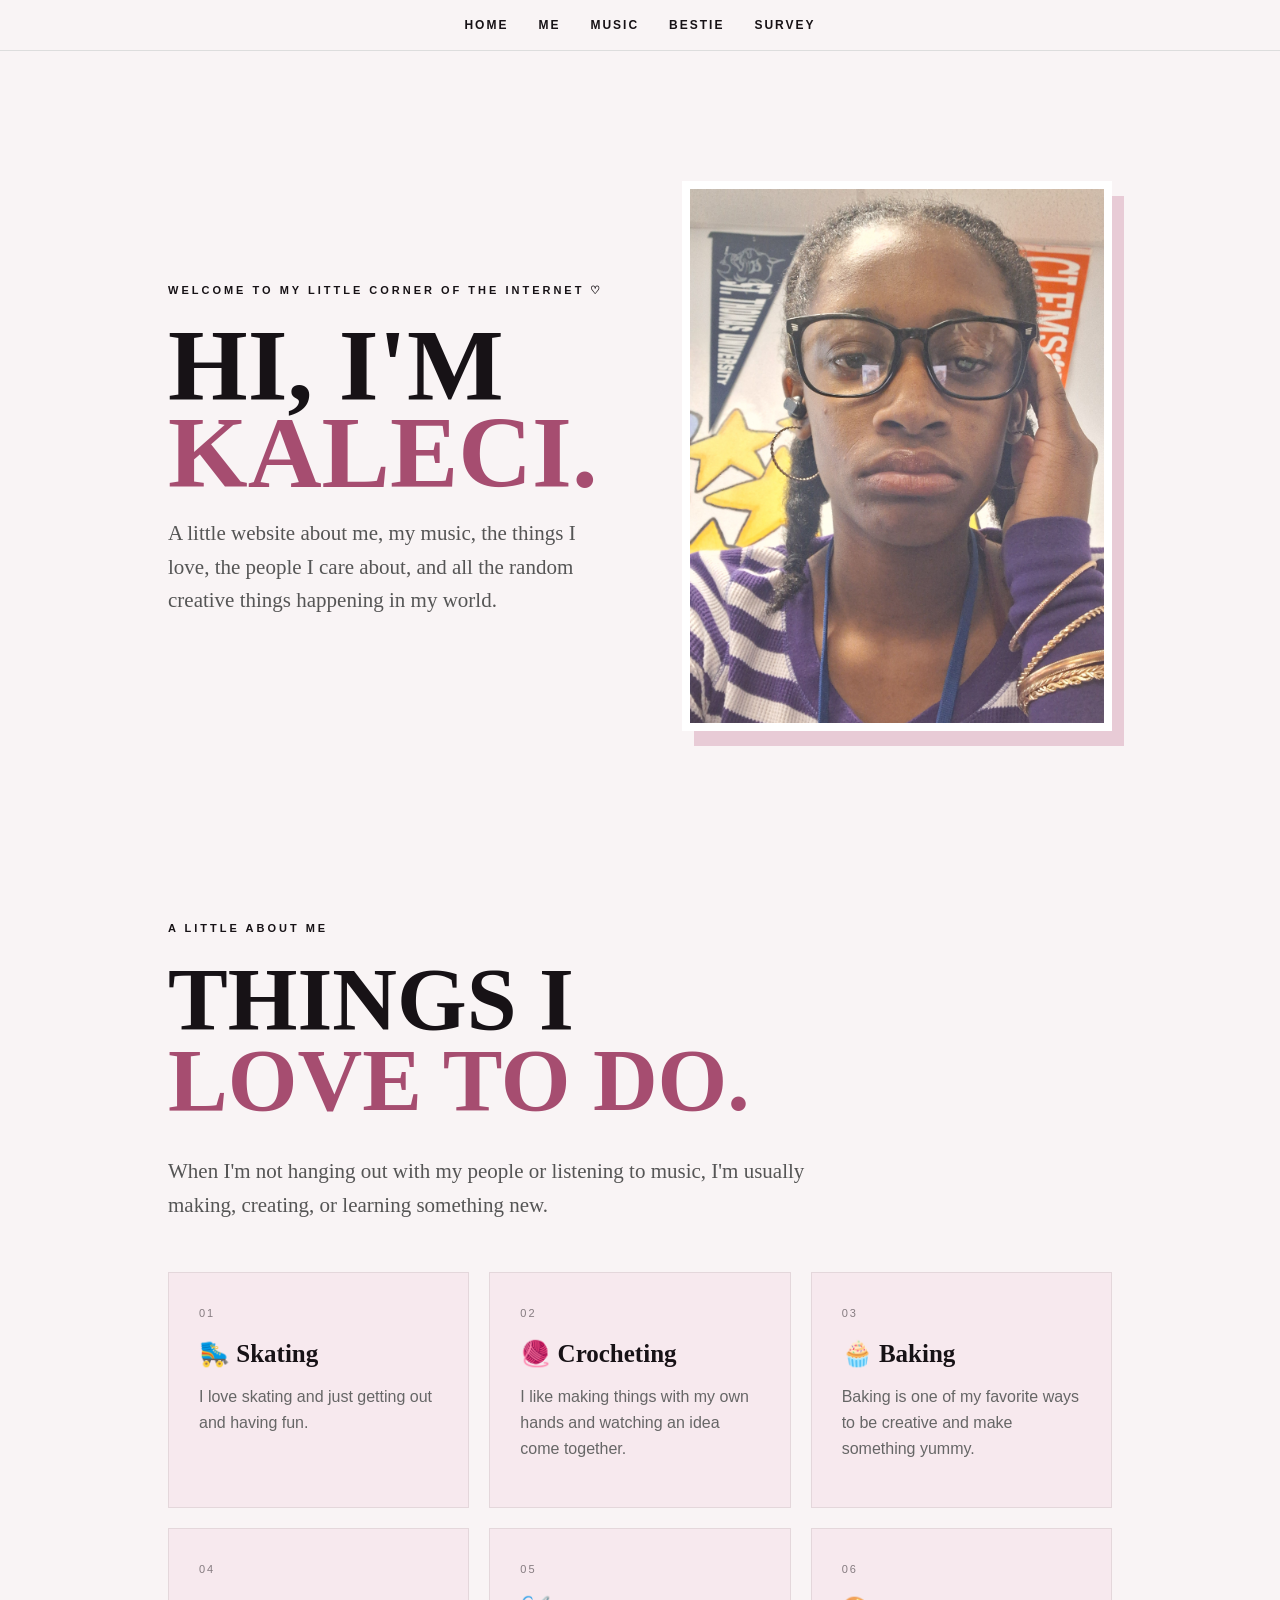
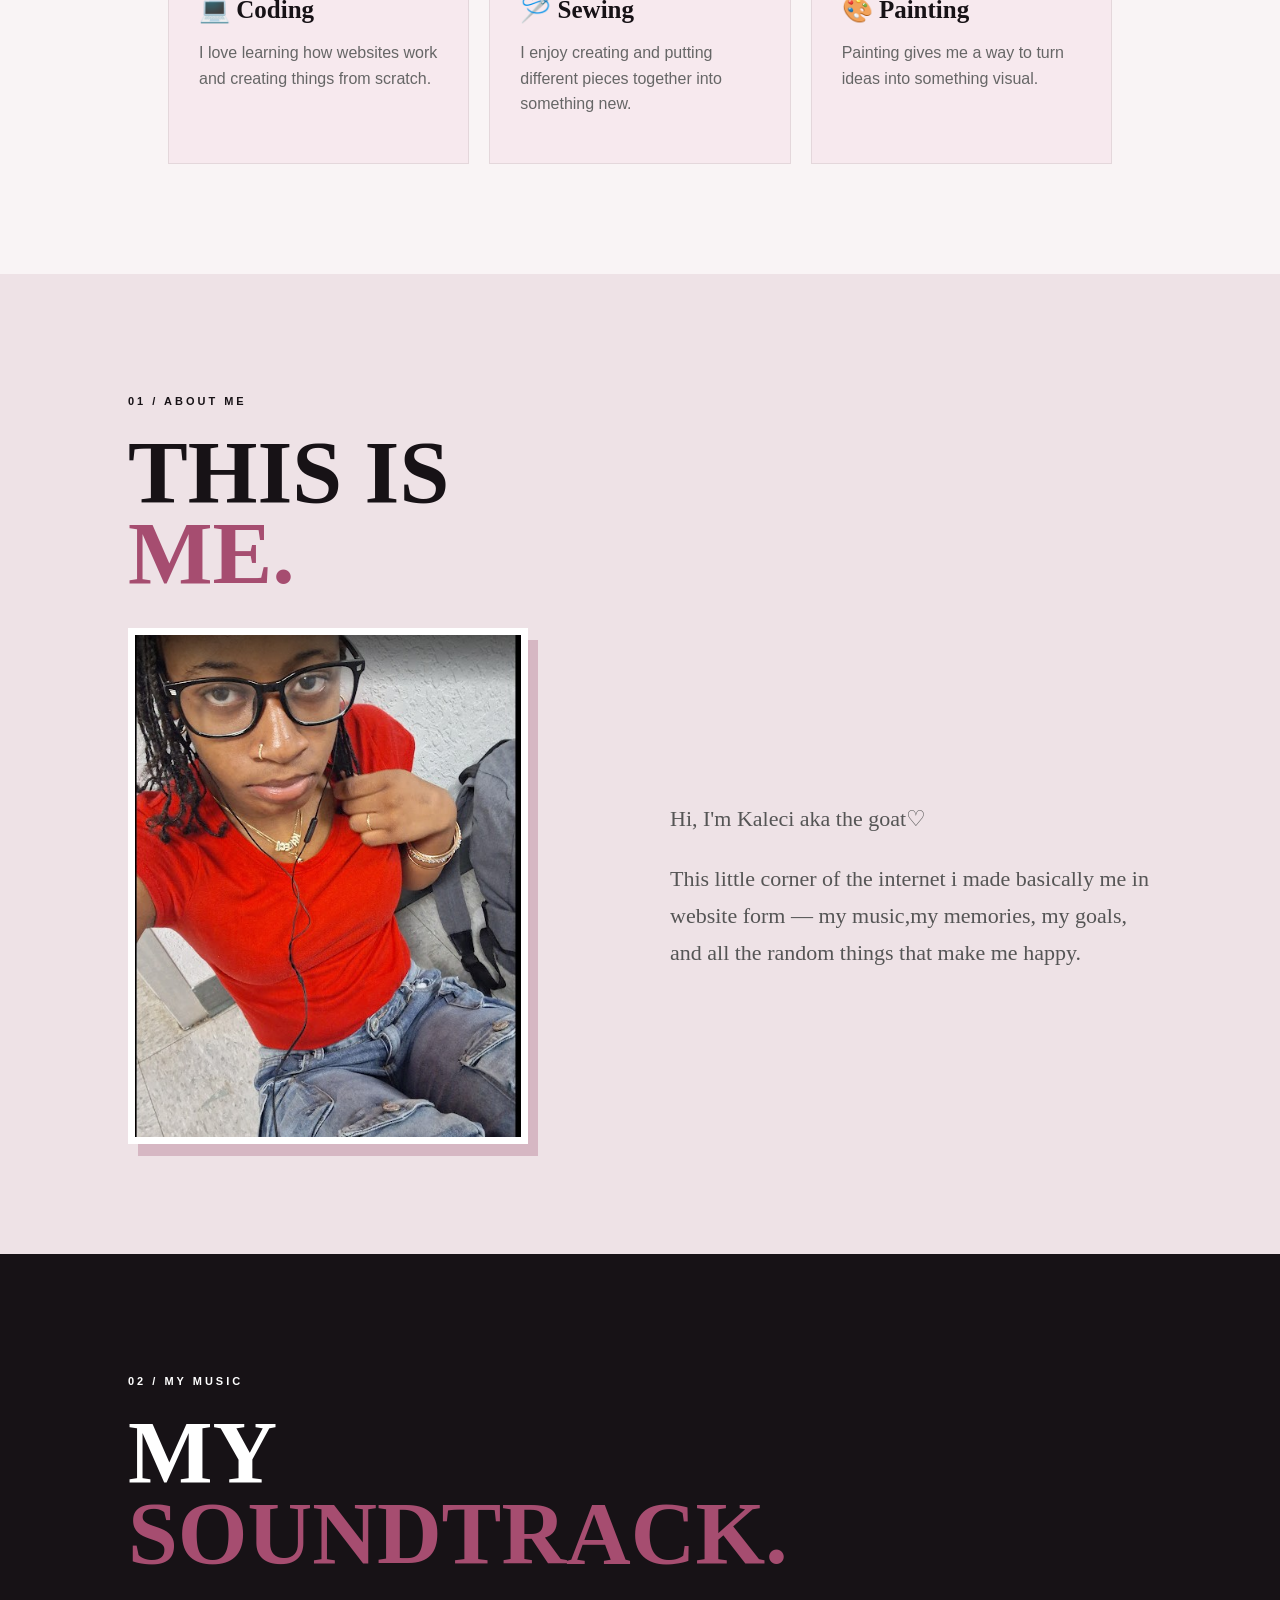
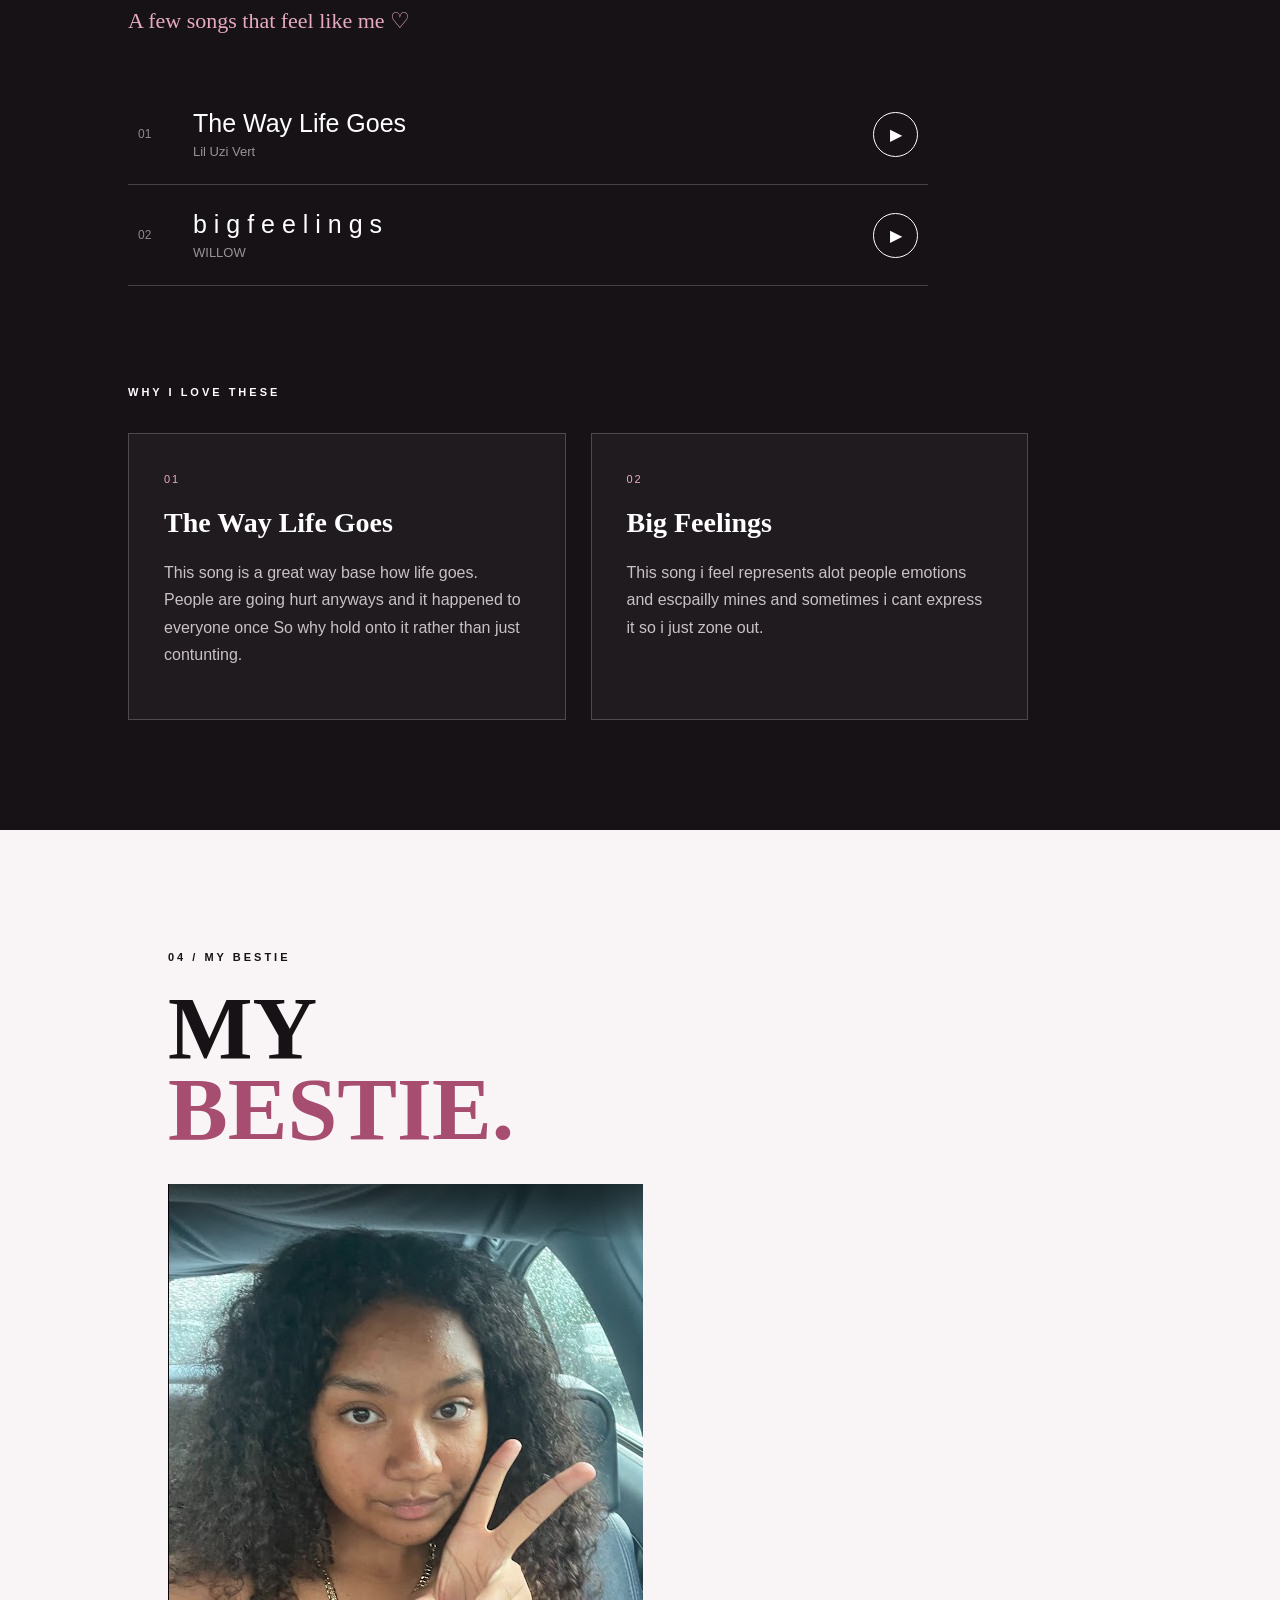
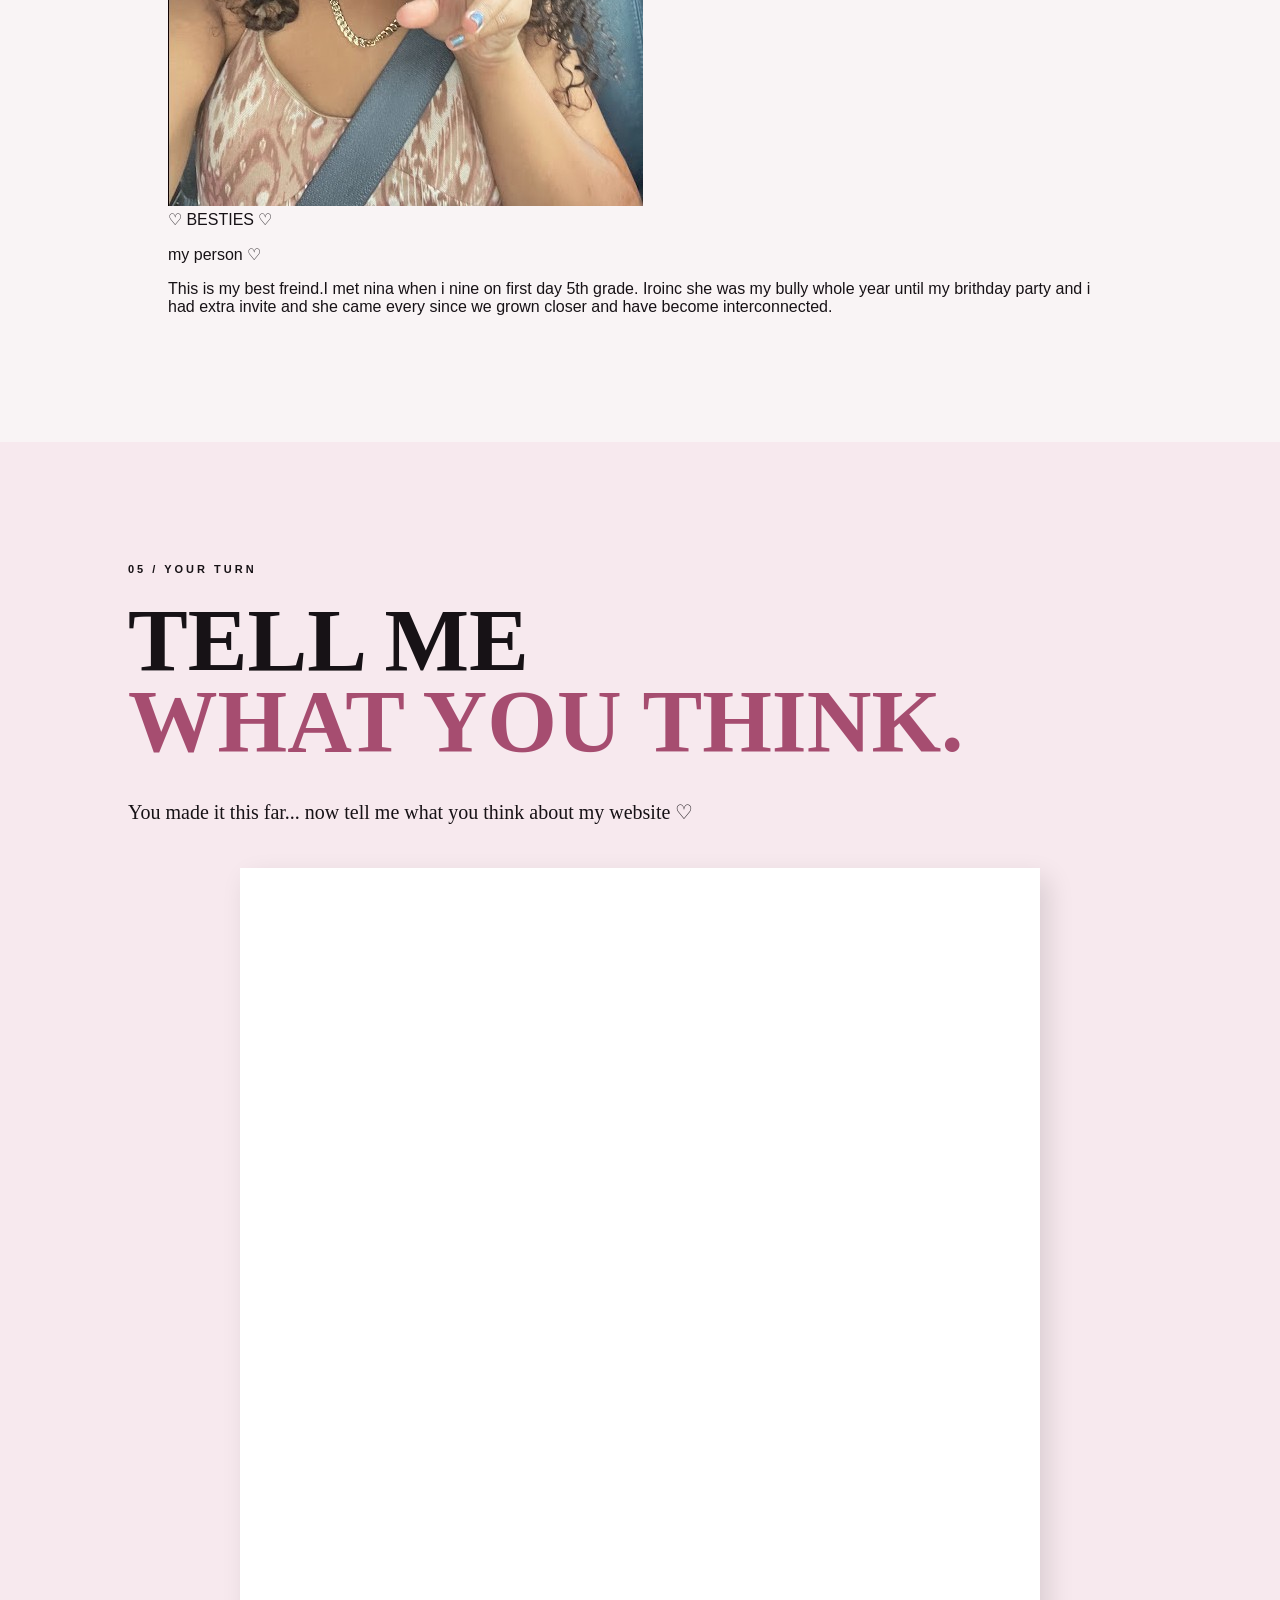
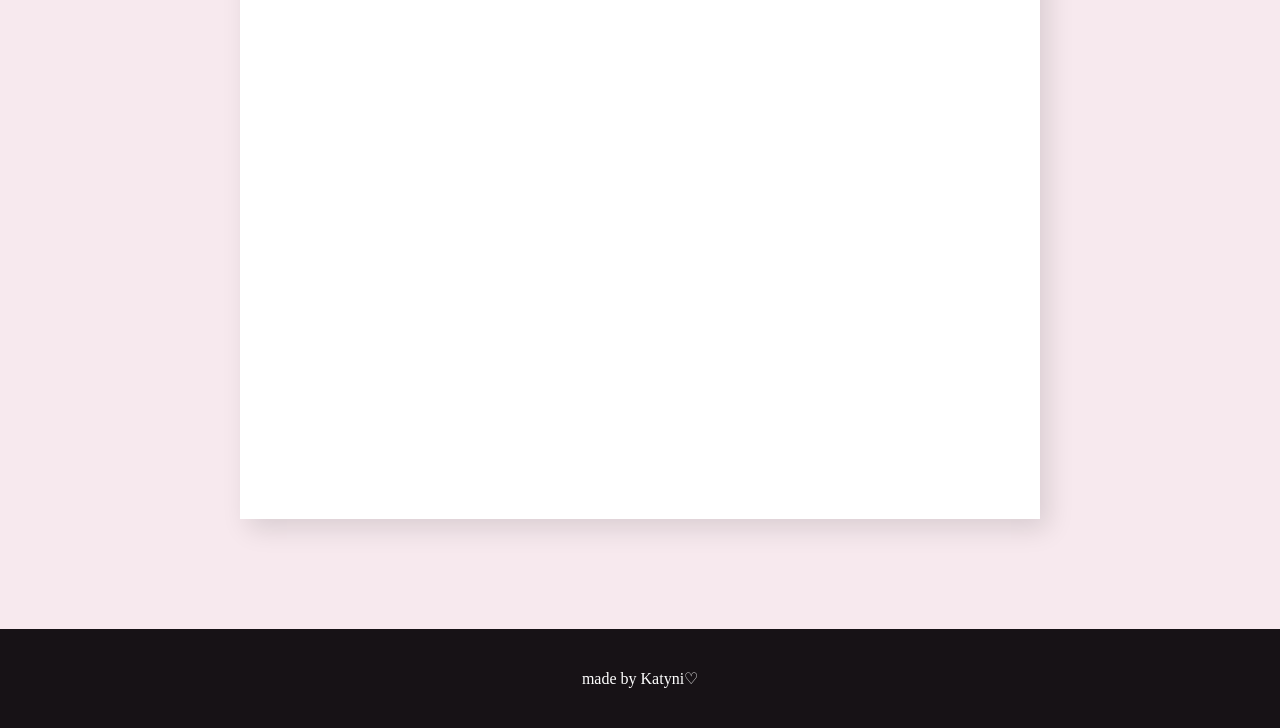
==== commit abd35cab: "Add files via upload" ====
--- a/index.html
+++ b/index.html
@@ -30,11 +30,12 @@
 
         <a href="#music">MUSIC</a>
 
-        <a href="#room">MY ROOM</a>
+        
 
         <a href="#bestie">BESTIE</a>
 
         <a href="#survey">SURVEY</a>
+
 
     </nav>
 
@@ -395,7 +396,7 @@
                         </h3>
 
                         <p>
-                            This ]song i feel represents alot
+                            This song i feel represents alot
                             people emotions and escpailly mines and sometimes
                             i cant express it so i just zone out.
                         </p>
@@ -413,511 +414,15 @@
 
 
 
-    <!-- =====================================================
-         MY ROOM
-    ===================================================== -->
-
-    <section id="room" class="section my-room">
-
-        <div class="room-inner">
-
-            <p class="eyebrow">
-                03 / MY ROOM
-            </p>
-
-            <h2>
-                WELCOME TO<br>
-                <span>MY ROOM.</span>
-            </h2>
-
-            <p class="room-intro">
-                click around & see what you find ♡
-            </p>
-
-
-            <div class="room-game">
-
-                <div class="bedroom">
-
-
-                    <!-- WALL -->
-
-                    <div class="bedroom-wall"></div>
-
-
-                    <!-- FLOOR -->
-
-                    <div class="bedroom-floor"></div>
-
-
-
-                    <!-- RIHANNA -->
-
-                    <button
-                        class="room-poster poster-rihanna"
-                        onclick="roomMessage('RIHANNA ♡ One of the artists on my wall.')">
-
-                        RIHANNA
-
-                    </button>
-
-
-
-                    <!-- BEYONCE -->
-
-                    <button
-                        class="room-poster poster-beyonce"
-                        onclick="roomMessage('BEYONCÉ ♡ Another icon on my wall.')">
-
-                        BEYONCÉ
-
-                    </button>
-
-
-
-                    <!-- WILLOW -->
-
-                    <button
-                        class="room-poster poster-willow"
-                        onclick="roomMessage('WILLOW ♡ Her music is definitely part of my soundtrack.')">
-
-                        WILLOW
-
-                    </button>
-
-
-
-                    <!-- =========================
-                         DR PEPPER + MONSTER
-                    ========================= -->
-
-                    <div class="can-shelves">
-
-
-                        <div class="can-shelf">
-
-
-                            <button
-                                class="drink-can drpepper-can"
-                                onclick="roomMessage('DR PEPPER 🥤 One of the cans in my collection.')">
-
-                                DRP
-
-                            </button>
-
-
-                            <button
-                                class="drink-can monster-can"
-                                onclick="roomMessage('MONSTER ⚡ Another one for the collection.')">
-
-                                M
-
-                            </button>
-
-
-                            <button
-                                class="drink-can drpepper-can"
-                                onclick="roomMessage('DR PEPPER 🥤 You found my additcion!')">
-
-                                DRP
-
-                            </button>
-
-
-                            <button
-                                class="drink-can monster-can"
-                                onclick="roomMessage('MONSTER enegry I require it to surive.')">
-
-                                M
-
-                            </button>
-
-
-                        </div>
-
-
-
-                        <div class="can-shelf">
-
-
-                            <button
-                                class="drink-can monster-can"
-                                onclick="roomMessage('MONSTER ⚡ Shelf number two.')">
-
-                                M
-
-                            </button>
-
-
-                            <button
-                                class="drink-can drpepper-can"
-                                onclick="roomMessage('DR PEPPER 🥤 Another one!')">
-
-                                DRP
-
-                            </button>
-
-
-                            <button
-                                class="drink-can monster-can"
-                                onclick="roomMessage('MONSTER ⚡ More cans!')">
-
-                                M
-
-                            </button>
-
-
-                            <button
-                                class="drink-can drpepper-can"
-                                onclick="roomMessage('DR PEPPER 🥤 You found another one.')">
-
-                                DRP
-
-                            </button>
-
-
-                        </div>
-
-                    </div>
-
-
-
-                    <!-- =========================
-                         BED
-                    ========================= -->
-
-                    <button
-                        class="room-bed"
-                        onclick="roomMessage('MY BED 🖤 Just a regular blanket and a comfy place to chill.')">
-
-
-                        <div class="room-pillow"></div>
-
-                        <div class="regular-bed-blanket"></div>
-
-
-                    </button>
-
-
-
-                    <!-- =========================
-                         DESK
-                    ========================= -->
-
-                    <div class="room-desk">
-
-
-                        <button
-                            class="room-computer"
-                            onclick="openRoomComputer()">
-
-
-                            <div class="computer-screen">
-                                MY SPACE ♡
-                            </div>
-
-
-                            <div class="computer-stand"></div>
-
-
-                        </button>
-
-
-                        <div class="computer-keyboard"></div>
-
-
-                    </div>
-
-
-
-                    <!-- MIRROR -->
-
-                    <button
-                        class="room-mirror"
-                        onclick="roomMessage('MIRROR CHECK ✨ You found another part of my room!')">
-
-                        🪞
-
-                    </button>
-
-
-                </div>
-
-
-
-                <!-- ROOM MESSAGE -->
-
-                <div
-                    id="roomMessage"
-                    class="room-message">
-
-                    CLICK SOMETHING IN THE ROOM 👀
-
-                </div>
-
-
-            </div>
-
-        </div>
-
-    </section>
-
-
-
-    <!-- =====================================================
-         MYSPACE COMPUTER
-    ===================================================== -->
-
-    <div
-        id="roomComputerPopup"
-        class="room-computer-popup">
-
-
-        <div class="myspace-page">
-
-
-            <!-- TOP BAR -->
-
-            <div class="myspace-topbar">
-
-                <span>
-                    ✦ K A L E C I ' S &nbsp; P R O F I L E ✦
-                </span>
-
-
-                <button
-                    onclick="closeRoomComputer()"
-                    class="myspace-close">
-
-                    X
-
-                </button>
-
-            </div>
-
-
-
-            <!-- NAV -->
-
-            <div class="myspace-nav">
-
-                HOME
-                &nbsp; | &nbsp;
-                PROFILE
-                &nbsp; | &nbsp;
-                OUTFITS
-                &nbsp; | &nbsp;
-                MUSIC
-                &nbsp; | &nbsp;
-                BLOG
-
-            </div>
-
-
-
-            <!-- CONTENT -->
-
-            <div class="myspace-content">
-
-
-                <h2 class="myspace-name">
-                    Kaleci ♡
-                </h2>
-
-
-                <p class="myspace-online">
-                    online now • welcome to my page!
-                </p>
-
-
-
-                <div class="myspace-grid">
-
-
-                    <!-- LEFT SIDE -->
-
-                    <div>
-
-
-                        <img
-                            src="images/me1.jpg"
-                            alt="Photo of Kaleci"
-                            class="myspace-photo">
-
-
-                        <div class="myspace-box">
-
-
-                            <h3>
-                                ABOUT ME
-                            </h3>
-
-
-                            <p>
-                                hiiii ♡ this is my little
-                                2000s-style profile.
-
-                                I love music, creating things,
-                                coding, skating, baking,
-                                sewing, painting and spending
-                                time with my people.
-                            </p>
-
-
-                        </div>
-
-                    </div>
-
-
-
-                    <!-- RIGHT SIDE -->
-
-                    <div>
-
-
-                        <!-- MOOD -->
-
-                        <div class="myspace-box">
-
-                            <h3>
-                                MY MOOD
-                            </h3>
-
-                            <p>
-                                ♪ listening to music +
-                                making something new ♪
-                            </p>
-
-                        </div>
-
-
-
-                        <!-- TOP OUTFITS -->
-
-                        <div class="myspace-box">
-
-                            <h3>
-                                TOP OUTFITS
-                            </h3>
-
-
-                            <div class="outfit-grid">
-
-
-                                <div class="outfit-card">
-
-                                    <img
-                                        src="images/outfit1.jpg"
-                                        alt="Outfit 1">
-
-                                    <span>
-                                        01
-                                    </span>
-
-                                </div>
-
-
-                                <div class="outfit-card">
-
-                                    <img
-                                        src="images/outfit2.jpg"
-                                        alt="Outfit 2">
-
-                                    <span>
-                                        02
-                                    </span>
-
-                                </div>
-
-
-                                <div class="outfit-card">
-
-                                    <img
-                                        src="images/outfit3.jpg"
-                                        alt="Outfit 3">
-
-                                    <span>
-                                        03
-                                    </span>
-
-                                </div>
-
-
-                                <div class="outfit-card">
-
-                                    <img
-                                        src="images/outfit4.jpg"
-                                        alt="Outfit 4">
-
-                                    <span>
-                                        04
-                                    </span>
-
-                                </div>
-
-
-                            </div>
-
-                        </div>
-
-
-
-                        <!-- FAVORITES -->
-
-                        <div class="myspace-box">
-
-                            <h3>
-                                MY FAVORITES
-                            </h3>
-
-                            <p>
-                                Music • my people •
-                                creative projects •
-                                my room • making websites •
-                                collecting memories
-                            </p>
-
-                        </div>
-
-
-
-                        <!-- BLOG -->
-
-                        <div class="myspace-box">
-
-                            <h3>
-                                RECENT BLOG
-                            </h3>
-
-                            <p>
-                                "Welcome to my room!!
-                                Click around because there
-                                are little secrets everywhere ♡"
-                            </p>
-
-                        </div>
-
-
-                    </div>
-
-                </div>
-
-            </div>
-
-
-
-            <div class="myspace-footer">
-
-                this page is part of Kaleci's 2000s bedroom game ♡
-
-            </div>
-
-
-        </div>
-
-    </div>
-
-
+
+
+    
+
+
+    
+
+               
+                                   
 
     <!-- =====================================================
          BESTIE
